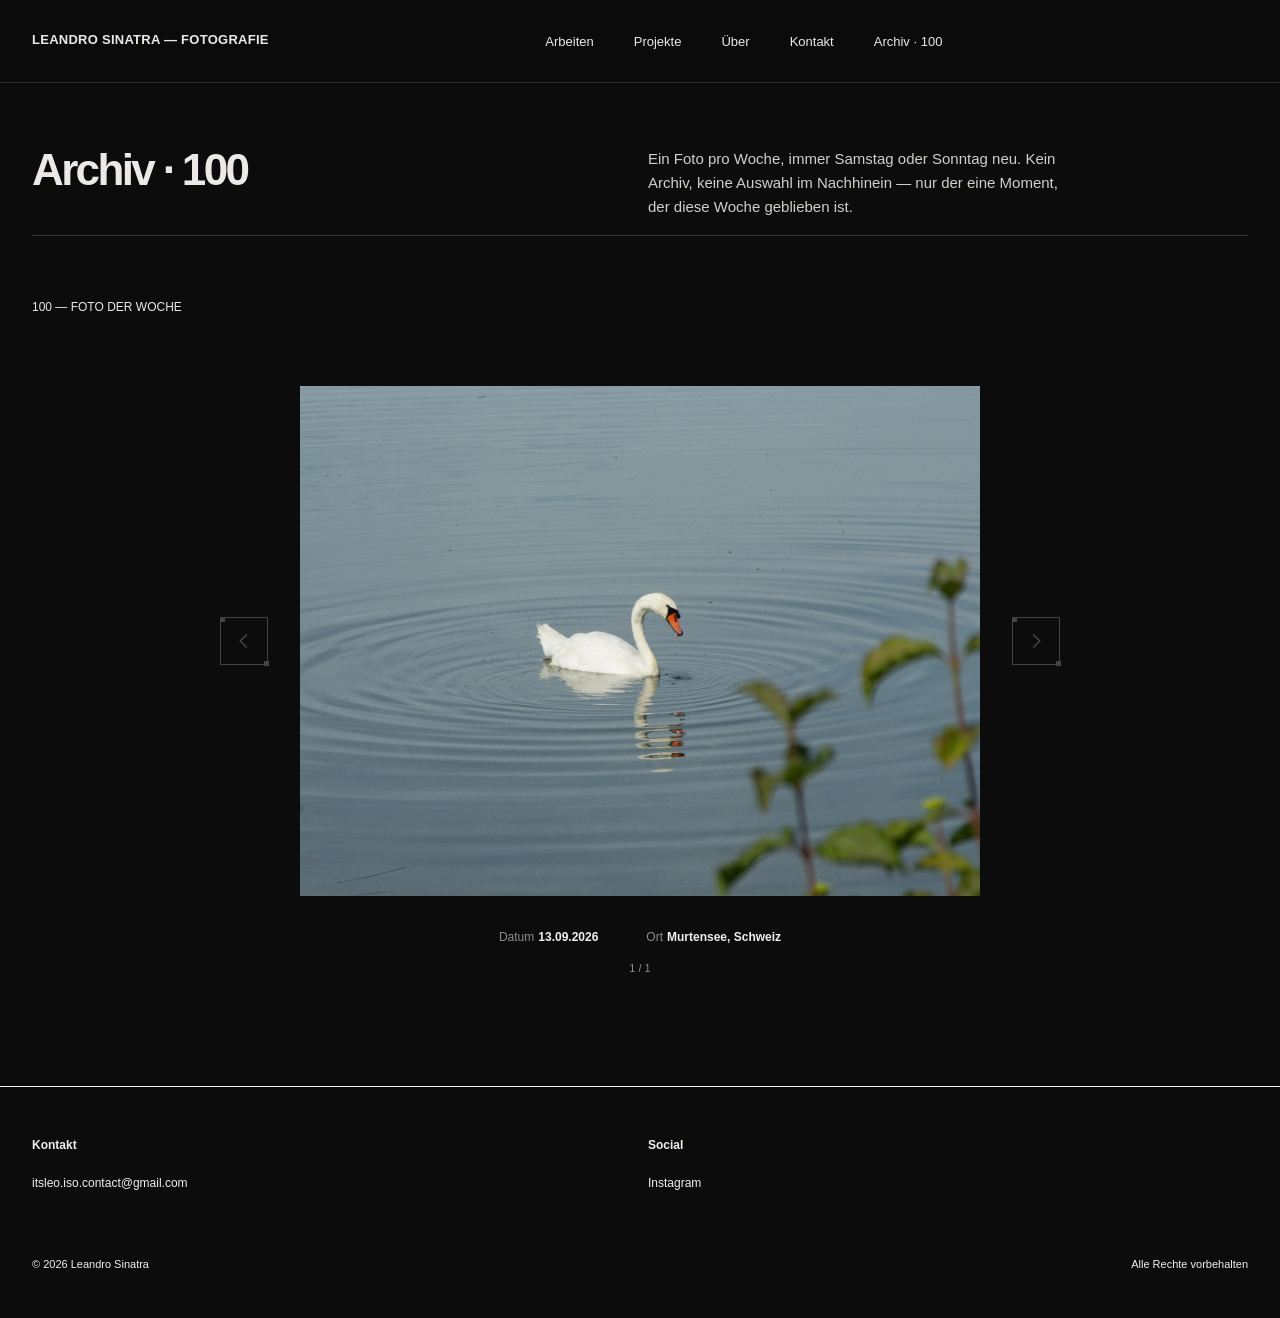
==== 100.html @ 27fa515a "Implement Swiss editorial portfolio audit recommendations" ====
<!DOCTYPE html>
<html lang="de">
<head>
<meta charset="UTF-8">
<meta name="viewport" content="width=device-width, initial-scale=1.0">
<title>100 — Leandro Sinatra Fotografie</title>
<style>
  :root {
    --black: #000000;
    --white: #FFFFFF;
    --grey: #a1a1a1;
    --unit: 8px;
  }

  * {
    margin: 0;
    padding: 0;
    box-sizing: border-box;
  }

  html {
    scroll-behavior: smooth;
  }

  body {
    background-color: var(--white);
    color: var(--black);
    font-family: 'Inter', 'Helvetica Neue', Helvetica, Arial, sans-serif;
    font-weight: 400;
    -webkit-font-smoothing: antialiased;
    position: relative;
    overflow-x: hidden;
  }

  /* ---------- GRAIN / TEXTURE OVERLAY (identisch zu index.html) ---------- */
  body::before {
    content: "";
    position: fixed;
    inset: 0;
    z-index: 9999;
    pointer-events: none;
    opacity: 0.05;
    mix-blend-mode: multiply;
    background-image: url("data:image/svg+xml;utf8,<svg xmlns='http://www.w3.org/2000/svg' width='240' height='240'><filter id='n'><feTurbulence type='fractalNoise' baseFrequency='0.9' numOctaves='2' stitchTiles='stitch'/><feColorMatrix type='matrix' values='0 0 0 0 0  0 0 0 0 0  0 0 0 0 0  0 0 0 1 0'/></filter><rect width='100%25' height='100%25' filter='url(%23n)'/></svg>");
    background-repeat: repeat;
  }

  a {
    color: inherit;
    text-decoration: none;
  }

  img {
    max-width: 100%;
    height: auto;
  }

  .grid {
    display: grid;
    grid-template-columns: repeat(12, 1fr);
    column-gap: calc(var(--unit) * 2);
    padding: 0 calc(var(--unit) * 4);
  }

  /* ---------- HEADER (1:1 aus index.html) ---------- */

  header.site-header {
    padding-top: calc(var(--unit) * 4);
    padding-bottom: calc(var(--unit) * 4);
    border-bottom: 1px solid var(--black);
    position: sticky;
    top: 0;
    background-color: var(--white);
    z-index: 100;
  }

  .site-header .name {
    grid-column: 1 / 5;
    font-size: 13px;
    font-weight: 700;
    letter-spacing: 0.02em;
  }

  nav.site-nav {
    grid-column: 6 / 13;
    display: flex;
    gap: calc(var(--unit) * 5);
    justify-content: flex-start;
    align-items: baseline;
  }

  nav.site-nav a,
  nav.site-nav label {
    font-size: 13px;
    font-weight: 400;
  }

  nav.site-nav a:hover {
    font-weight: 700;
  }

  .nav-item {
    position: relative;
  }

  .dropdown-checkbox {
    position: absolute;
    opacity: 0;
    width: 1px;
    height: 1px;
    pointer-events: none;
  }

  .nav-item .dropdown-toggle {
    cursor: pointer;
    display: inline-block;
  }

  .dropdown {
    position: absolute;
    top: 100%;
    left: 0;
    margin-top: calc(var(--unit) * 3);
    min-width: 220px;
    background-color: var(--white);
    border: 1px solid var(--black);
    padding: calc(var(--unit) * 2) 0;
    display: none;
    z-index: 10;
  }

  .dropdown-checkbox:checked ~ .dropdown {
    display: block;
  }

  .dropdown a {
    display: block;
    padding: calc(var(--unit) * 1.25) calc(var(--unit) * 3);
    font-size: 12px;
    font-weight: 400;
  }

  .dropdown a:hover,
  .dropdown a:focus-visible {
    background-color: var(--black);
    color: var(--white);
    font-weight: 400;
  }

  .dropdown-divider {
    height: 1px;
    background-color: var(--black);
    margin: calc(var(--unit) * 2) calc(var(--unit) * 3);
  }

  .dropdown .dropdown-more {
    font-weight: 700;
  }

  /* ---------- INTRO — WAS IST "100" ---------- */

  section.weekly-intro {
    padding-top: calc(var(--unit) * 8);
    padding-bottom: calc(var(--unit) * 2);
  }

  .weekly-intro h1 {
    grid-column: 1 / 6;
    font-size: clamp(28px, 4vw, 44px);
    line-height: 1.05;
    font-weight: 800;
    letter-spacing: -0.01em;
  }

  .weekly-intro-text {
    grid-column: 7 / 13;
    font-size: 15px;
    line-height: 1.6;
    max-width: 52ch;
  }

  /* ---------- SECTION LABEL (gleiche Optik wie "ARBEITEN", "ÜBER") ---------- */

  .section-label {
    grid-column: 1 / 13;
    font-size: 12px;
    padding-top: calc(var(--unit) * 8);
    padding-bottom: calc(var(--unit) * 5);
    border-top: 1px solid var(--black);
  }

  /* ---------- 100 — FOTO DER WOCHE ---------- */

  section.weekly {
    padding-bottom: calc(var(--unit) * 14);
  }

  .weekly-viewer {
    grid-column: 1 / 13;
    display: flex;
    align-items: center;
    justify-content: center;
    gap: calc(var(--unit) * 4);
    margin-top: calc(var(--unit) * 4);
  }

  .photo-frame {
    position: relative;
    width: min(680px, 62vw);
    aspect-ratio: 4 / 3;
    overflow: hidden;
    background-color: #f0f0f0;
  }

  .photo-frame img.work-item {
    width: 100%;
    height: 100%;
    object-fit: cover;
    display: block;
    opacity: 0;
    transition: opacity 0.35s ease;
  }

  .photo-frame img.loaded {
    opacity: 1;
  }

  /* ---------- RETRO-PFEILE ---------- */
  /* Bewusst der einzige "spielerische" Bruch im sonst strengen Raster —
     eckig, hart, ohne Rundung, passend zum Schwarz/Weiß-Rest der Seite. */

  .nav-arrow {
    flex: 0 0 auto;
    width: 48px;
    height: 48px;
    border: 1.5px solid var(--black);
    background: var(--white);
    color: var(--black);
    cursor: pointer;
    position: relative;
    display: flex;
    align-items: center;
    justify-content: center;
    transition: background 0.15s ease, color 0.15s ease, transform 0.1s ease;
  }

  .nav-arrow:hover:not(:disabled) {
    background: var(--black);
    color: var(--white);
  }

  .nav-arrow:active:not(:disabled) {
    transform: scale(0.92);
  }

  .nav-arrow:disabled {
    opacity: 0.25;
    cursor: default;
  }

  .nav-arrow svg {
    width: 18px;
    height: 18px;
    display: block;
  }

  .nav-arrow::before,
  .nav-arrow::after {
    content: "";
    position: absolute;
    width: 5px;
    height: 5px;
    background: var(--black);
  }
  .nav-arrow::before { top: -1.5px; left: -1.5px; }
  .nav-arrow::after { bottom: -1.5px; right: -1.5px; }
  .nav-arrow:hover:not(:disabled)::before,
  .nav-arrow:hover:not(:disabled)::after {
    background: var(--white);
  }

  /* ---------- DATUM / ORT ---------- */

  .weekly-meta {
    grid-column: 1 / 13;
    display: flex;
    justify-content: center;
    gap: calc(var(--unit) * 6);
    margin-top: calc(var(--unit) * 4);
    font-size: 12px;
    line-height: 1.5;
    text-align: center;
  }

  .weekly-meta .label {
    color: var(--grey);
  }

  .weekly-meta .value {
    color: var(--black);
    font-weight: 700;
    margin-left: calc(var(--unit) * 0.5);
  }

  .weekly-counter {
    grid-column: 1 / 13;
    margin-top: calc(var(--unit) * 2);
    text-align: center;
    font-size: 11px;
    color: var(--grey);
  }

  /* ---------- FOOTER (1:1 aus index.html) ---------- */

  footer.site-footer {
    border-top: 1px solid var(--black);
    padding-top: calc(var(--unit) * 6);
    padding-bottom: calc(var(--unit) * 6);
  }

  .footer-col {
    font-size: 12px;
    line-height: 1.8;
  }

  .footer-col-1 { grid-column: 1 / 4; }
  .footer-col-2 { grid-column: 4 / 7; }
  .footer-col-3 { grid-column: 7 / 10; }
  .footer-col-4 { grid-column: 10 / 13; }

  .footer-col h2 {
    font-size: 12px;
    font-weight: 700;
    margin-bottom: calc(var(--unit) * 2);
  }

  .footer-bottom {
    grid-column: 1 / 13;
    margin-top: calc(var(--unit) * 8);
    font-size: 11px;
    display: flex;
    justify-content: space-between;
  }

  .footer-col a {
    display: inline-block;
    position: relative;
    transition: color 0.25s ease, text-shadow 0.25s ease, transform 0.25s ease;
  }

  .footer-col a:hover,
  .footer-col a:focus-visible {
    transform: translateY(-1px);
  }

  .footer-col-1 a:hover,
  .footer-col-1 a:focus-visible {
    color: var(--black);
  }

  .footer-col-3 a:hover,
  .footer-col-3 a:focus-visible {
    background: linear-gradient(90deg, #feda75 0%, #fa7e1e 25%, #d62976 50%, #962fbf 75%, #4f5bd5 100%);
    -webkit-background-clip: text;
    background-clip: text;
    -webkit-text-fill-color: transparent;
    text-shadow: 0 0 10px rgba(214, 36, 159, 0.35);
  }

  /* ---------- ACCESSIBILITY ---------- */

  a:focus-visible,
  button:focus-visible {
    outline: 2px solid var(--black);
    outline-offset: 2px;
  }

  @media (prefers-reduced-motion: reduce) {
    html { scroll-behavior: auto; }
  }

  /* =====================================================
     RESPONSIVE — TABLET (≤ 860px)
     ===================================================== */

  @media (max-width: 860px) {
    .grid {
      grid-template-columns: repeat(4, 1fr);
      padding: 0 calc(var(--unit) * 3);
    }

    .site-header .name { grid-column: 1 / 5; }
    nav.site-nav {
      grid-column: 1 / 5;
      margin-top: calc(var(--unit) * 3);
      gap: calc(var(--unit) * 4);
      flex-wrap: wrap;
    }

    .weekly-viewer { gap: calc(var(--unit) * 2); }
    .photo-frame { width: min(480px, 68vw); }

    .weekly-intro h1 { grid-column: 1 / 5; }
    .weekly-intro-text { grid-column: 1 / 5; max-width: none; margin-top: calc(var(--unit) * 3); }

    .footer-col-1, .footer-col-2, .footer-col-3, .footer-col-4 {
      grid-column: 1 / 5;
      margin-top: calc(var(--unit) * 4);
    }
    .footer-bottom { flex-direction: column; gap: calc(var(--unit)); }
  }

  /* =====================================================
     RESPONSIVE — SMARTPHONE (≤ 600px)
     ===================================================== */

  @media (max-width: 600px) {
    .grid {
      padding: 0 calc(var(--unit) * 2.5);
    }

    header.site-header {
      padding-top: calc(var(--unit) * 3);
      padding-bottom: calc(var(--unit) * 3);
    }

    .site-header .name {
      font-size: 12px;
    }

    nav.site-nav {
      gap: calc(var(--unit) * 3);
      margin-top: calc(var(--unit) * 2.5);
    }

    nav.site-nav a,
    nav.site-nav label {
      font-size: 14px;
      padding: calc(var(--unit) * 0.5) 0;
    }

    .dropdown {
      left: auto;
      right: 0;
      min-width: 200px;
      max-width: calc(100vw - calc(var(--unit) * 5));
    }

    .section-label {
      padding-top: calc(var(--unit) * 5);
      padding-bottom: calc(var(--unit) * 3);
    }

    .weekly-viewer { gap: calc(var(--unit) * 1.5); }
    .nav-arrow { width: 38px; height: 38px; }
    .nav-arrow svg { width: 14px; height: 14px; }
    .weekly-meta { gap: calc(var(--unit) * 3); font-size: 11px; }

    section.weekly {
      padding-bottom: calc(var(--unit) * 8);
    }

    section.weekly-intro {
      padding-top: calc(var(--unit) * 5);
    }

    footer.site-footer {
      padding-top: calc(var(--unit) * 4);
      padding-bottom: calc(var(--unit) * 4);
    }

    .footer-col-1, .footer-col-2, .footer-col-3, .footer-col-4 {
      margin-top: calc(var(--unit) * 3);
    }

    .footer-bottom {
      margin-top: calc(var(--unit) * 5);
      font-size: 10px;
    }
  }

:root { color-scheme:dark; --black:#F2F0EC; --white:#0C0C0C; --grey:#8E8D8A; --accent:#C8B29B; }
body { background:#0C0C0C; color:#F2F0EC; }
header.site-header { background:rgba(12,12,12,.94); border-bottom-color:rgba(255,255,255,.15); backdrop-filter:blur(14px); }
.dropdown { background:#141414; border-color:rgba(255,255,255,.2); }
.dropdown a:hover,.dropdown a:focus-visible { background:#F2F0EC; color:#0C0C0C; }
.weekly-intro h1 { letter-spacing:-.06em; }
.weekly-intro-text { color:#D8D5CF; }
.section-label { border-color:rgba(255,255,255,.18); }
.weekly-meta .label { color:#8E8D8A; }
.weekly-meta .value { color:#F2F0EC; }
.weekly-counter { color:#8E8D8A; }
a:focus-visible,button:focus-visible,label:focus-visible { outline:2px solid #C8B29B; outline-offset:4px; }
@media(prefers-reduced-motion:reduce){*,*::before,*::after{scroll-behavior:auto!important;animation-duration:.01ms!important;transition-duration:.01ms!important;}}
</style>
</head>
<body>

<header class="site-header grid">
  <div class="name">LEANDRO SINATRA — FOTOGRAFIE</div>
  <nav class="site-nav">
    <a href="index.html#arbeiten">Arbeiten</a>
    <div class="nav-item">
      <input type="checkbox" id="projekte-toggle" class="dropdown-checkbox">
      <label for="projekte-toggle" class="dropdown-toggle">Projekte</label>
      <div class="dropdown">
        <a href="Projekte.html#projekt-01">01 Valle dei Templi</a>
        <a href="Projekte.html#projekt-02">02 Höhlen von Vallorbe</a>
        <a href="Projekte.html#projekt-03">03 Creux du Van</a>
        <div class="dropdown-divider"></div>
        <a href="Projekte.html" class="dropdown-more">Mehr ansehen →</a>
      </div>
    </div>
    <a href="index.html#ueber">Über</a>
    <a href="index.html#kontakt">Kontakt</a>
    <a href="100.html">Archiv · 100</a>
  </nav>
</header>

<section class="weekly-intro grid">
  <h1>Archiv · 100</h1>
  <div class="weekly-intro-text">
    Ein Foto pro Woche, immer Samstag oder Sonntag neu. Kein Archiv, keine Auswahl im Nachhinein — nur der eine Moment, der diese Woche geblieben ist.
  </div>
</section>

<section class="weekly" id="foto-der-woche">
  <div class="grid">
    <div class="section-label">100 — FOTO DER WOCHE</div>
  </div>

  <div class="grid">
    <div class="weekly-viewer">
      <button class="nav-arrow" id="prevBtn" aria-label="Älteres Foto">
        <svg viewBox="0 0 24 24" fill="none" stroke="currentColor" stroke-width="2">
          <path d="M15 4 L7 12 L15 20" stroke-linecap="square" stroke-linejoin="miter"/>
        </svg>
      </button>

      <div class="photo-frame">
        <img id="mainPhoto" class="work-item" src="" alt="" width="1200" height="900" decoding="async" fetchpriority="high">
      </div>

      <button class="nav-arrow" id="nextBtn" aria-label="Neueres Foto">
        <svg viewBox="0 0 24 24" fill="none" stroke="currentColor" stroke-width="2">
          <path d="M9 4 L17 12 L9 20" stroke-linecap="square" stroke-linejoin="miter"/>
        </svg>
      </button>
    </div>

    <div class="weekly-meta">
      <div><span class="label">Datum</span><span class="value" id="metaDatum"></span></div>
      <div><span class="label">Ort</span><span class="value" id="metaOrt"></span></div>
    </div>

    <div class="weekly-counter" id="metaCounter"></div>
  </div>
</section>

<footer class="site-footer" id="kontakt">
  <div class="grid">
    <div class="footer-col footer-col-1">
      <h2>Kontakt</h2>
      <a href="mailto:itsleo.iso.contact@gmail.com">itsleo.iso.contact@gmail.com</a><br>
    </div>

    <div class="footer-col footer-col-3">
      <h2>Social</h2>
      <a href="https://www.instagram.com/itsleo.iso/" target="_blank" rel="noopener noreferrer" aria-label="Instagram von Leandro Sinatra">Instagram</a>
    </div>

    <div class="footer-bottom">
      <span>© 2026 Leandro Sinatra</span>
      <span>Alle Rechte vorbehalten</span>
    </div>
  </div>
</footer>

<script>
/* ============================================================
   DATENSTRUKTUR
   Neuestes Bild steht an INDEX 0. Jeden Samstag/Sonntag einfach
   ein neues Objekt OBEN in das Array einfügen — Standardanzeige
   und Pfeil-Logik passen sich automatisch an.
   Bildpfade wie im Rest der Seite relativ zu 100.html, z.B.
   "Arbeiten/DeinBild.jpg".
   ============================================================ */
const fotos = [
  {
    bildUrl: "Arbeiten/Ganz.webp",
    datum: "13.09.2026",
    ort: "Murtensee, Schweiz"
  },

];

/* ============================================================
   STEUERUNG
   currentIndex = 0  →  neuestes Foto (Standardansicht)
   Höherer Index     →  älteres Foto
   ============================================================ */
let currentIndex = 0;

const imgEl = document.getElementById("mainPhoto");
const datumEl = document.getElementById("metaDatum");
const ortEl = document.getElementById("metaOrt");
const counterEl = document.getElementById("metaCounter");
const prevBtn = document.getElementById("prevBtn");
const nextBtn = document.getElementById("nextBtn");

function renderFoto(index) {
  const foto = fotos[index];
  if (!foto) return;

  imgEl.classList.remove("loaded");

  // Bild austauschen, ohne die Seite neu zu laden
  const preload = new Image();
  preload.decoding = "async";
  preload.src = foto.bildUrl;
  preload.onload = () => {
    imgEl.src = foto.bildUrl;
    imgEl.loading = index === 0 ? "eager" : "lazy";
    imgEl.alt = `Foto vom ${foto.datum} — ${foto.ort}`;
    requestAnimationFrame(() => imgEl.classList.add("loaded"));
  };

  datumEl.textContent = foto.datum;
  ortEl.textContent = foto.ort;
  counterEl.textContent = `${fotos.length - index} / ${fotos.length}`;

  prevBtn.disabled = index >= fotos.length - 1; // kein älteres Foto mehr
  nextBtn.disabled = index <= 0;                // schon beim neuesten Foto
}

function showPrevious() {
  if (currentIndex < fotos.length - 1) {
    currentIndex++;
    renderFoto(currentIndex);
  }
}

function showNext() {
  if (currentIndex > 0) {
    currentIndex--;
    renderFoto(currentIndex);
  }
}

prevBtn.addEventListener("click", showPrevious);
nextBtn.addEventListener("click", showNext);

document.addEventListener("keydown", (e) => {
  if (e.key === "ArrowLeft") showPrevious();
  if (e.key === "ArrowRight") showNext();
});

renderFoto(currentIndex);
</script>

</body>
</html>
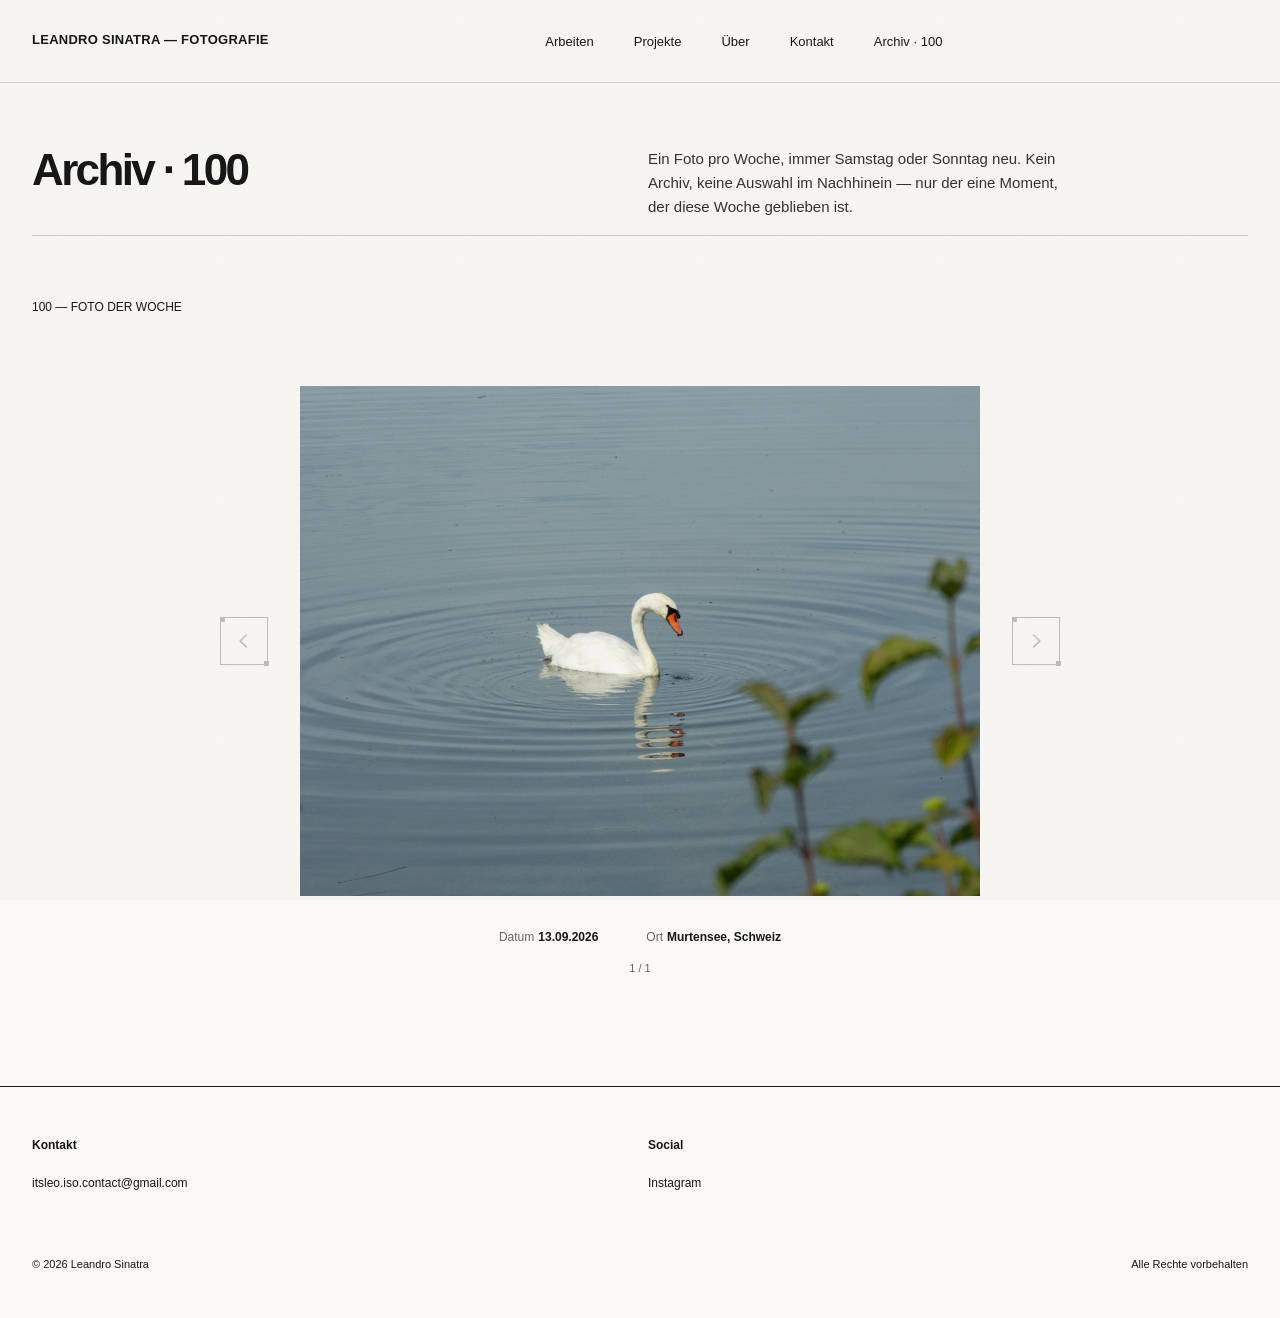
==== commit fc268150: "Add automatic light theme to weekly photo page" ====
--- a/100.html
+++ b/100.html
@@ -1,8 +1,12 @@
 <!DOCTYPE html>
 <html lang="de">
 <head>
+  <link rel="canonical" href="https://itsleoiso.ch/100.html">
 <meta charset="UTF-8">
 <meta name="viewport" content="width=device-width, initial-scale=1.0">
+<link rel="preconnect" href="https://api.fontshare.com" crossorigin>
+<link rel="preconnect" href="https://cdn.fontshare.com" crossorigin>
+<link href="https://api.fontshare.com/v2/css?f[]=switzer@400,500,600,700,800&display=swap" rel="stylesheet">
 <title>100 — Leandro Sinatra Fotografie</title>
 <style>
   :root {
@@ -25,7 +29,7 @@
   body {
     background-color: var(--white);
     color: var(--black);
-    font-family: 'Inter', 'Helvetica Neue', Helvetica, Arial, sans-serif;
+    font-family: 'Switzer', 'Helvetica Neue', Helvetica, Arial, sans-serif;
     font-weight: 400;
     -webkit-font-smoothing: antialiased;
     position: relative;
@@ -492,28 +496,95 @@
 .weekly-counter { color:#8E8D8A; }
 a:focus-visible,button:focus-visible,label:focus-visible { outline:2px solid #C8B29B; outline-offset:4px; }
 @media(prefers-reduced-motion:reduce){*,*::before,*::after{scroll-behavior:auto!important;animation-duration:.01ms!important;transition-duration:.01ms!important;}}
+
+/* ---------- AUTOMATIC LIGHT THEME ---------- */
+/* Match the homepage's system-preference theme on the weekly photo page. */
+@media (prefers-color-scheme: light) {
+  :root {
+    color-scheme: light;
+    --black: #171717;
+    --white: #FAF9F6;
+    --grey: #66645F;
+    --accent: #72583F;
+  }
+
+  body {
+    background: var(--white);
+    color: var(--black);
+  }
+
+  body::before {
+    opacity: .035;
+    mix-blend-mode: multiply;
+  }
+
+  header.site-header {
+    background: rgba(250, 249, 246, .94);
+    border-bottom-color: rgba(0, 0, 0, .14);
+  }
+
+  .dropdown {
+    background: #FAF9F6;
+    border-color: rgba(0, 0, 0, .18);
+  }
+
+  .dropdown-divider {
+    background: rgba(0, 0, 0, .18);
+  }
+
+  .dropdown a:hover,
+  .dropdown a:focus-visible {
+    background: #171717;
+    color: #FAF9F6;
+  }
+
+  .weekly-intro-text {
+    color: #34332F;
+  }
+
+  .section-label {
+    border-color: rgba(0, 0, 0, .18);
+  }
+
+  .weekly-meta .label,
+  .weekly-counter {
+    color: #66645F;
+  }
+
+  .weekly-meta .value {
+    color: #171717;
+  }
+
+  a:focus-visible,
+  button:focus-visible,
+  label:focus-visible {
+    outline: 2px solid #72583F;
+    outline-offset: 4px;
+  }
+}
+
 </style>
 </head>
 <body>
 
 <header class="site-header grid">
   <div class="name">LEANDRO SINATRA — FOTOGRAFIE</div>
-  <nav class="site-nav">
-    <a href="index.html#arbeiten">Arbeiten</a>
+  <nav class="site-nav" aria-label="Hauptnavigation">
+    <a href="index.html#home">Arbeiten</a>
     <div class="nav-item">
       <input type="checkbox" id="projekte-toggle" class="dropdown-checkbox">
       <label for="projekte-toggle" class="dropdown-toggle">Projekte</label>
       <div class="dropdown">
-        <a href="Projekte.html#projekt-01">01 Valle dei Templi</a>
-        <a href="Projekte.html#projekt-02">02 Höhlen von Vallorbe</a>
-        <a href="Projekte.html#projekt-03">03 Creux du Van</a>
+        <a href="projekte.html#projekt-01">01 Valle dei Templi</a>
+        <a href="projekte.html#projekt-02">02 Höhlen von Vallorbe</a>
+        <a href="projekte.html#projekt-03">03 Creux du Van</a>
         <div class="dropdown-divider"></div>
-        <a href="Projekte.html" class="dropdown-more">Mehr ansehen →</a>
+        <a href="projekte.html" class="dropdown-more">Mehr ansehen →</a>
       </div>
     </div>
     <a href="index.html#ueber">Über</a>
     <a href="index.html#kontakt">Kontakt</a>
-    <a href="100.html">Archiv · 100</a>
+    <a href="100.html" aria-current="page">Archiv · 100</a>
   </nav>
 </header>
 
@@ -587,7 +658,7 @@
    ============================================================ */
 const fotos = [
   {
-    bildUrl: "Arbeiten/Ganz.webp",
+    bildUrl: "Arbeiten/murtensee-weekly-photo.webp",
     datum: "13.09.2026",
     ort: "Murtensee, Schweiz"
   },
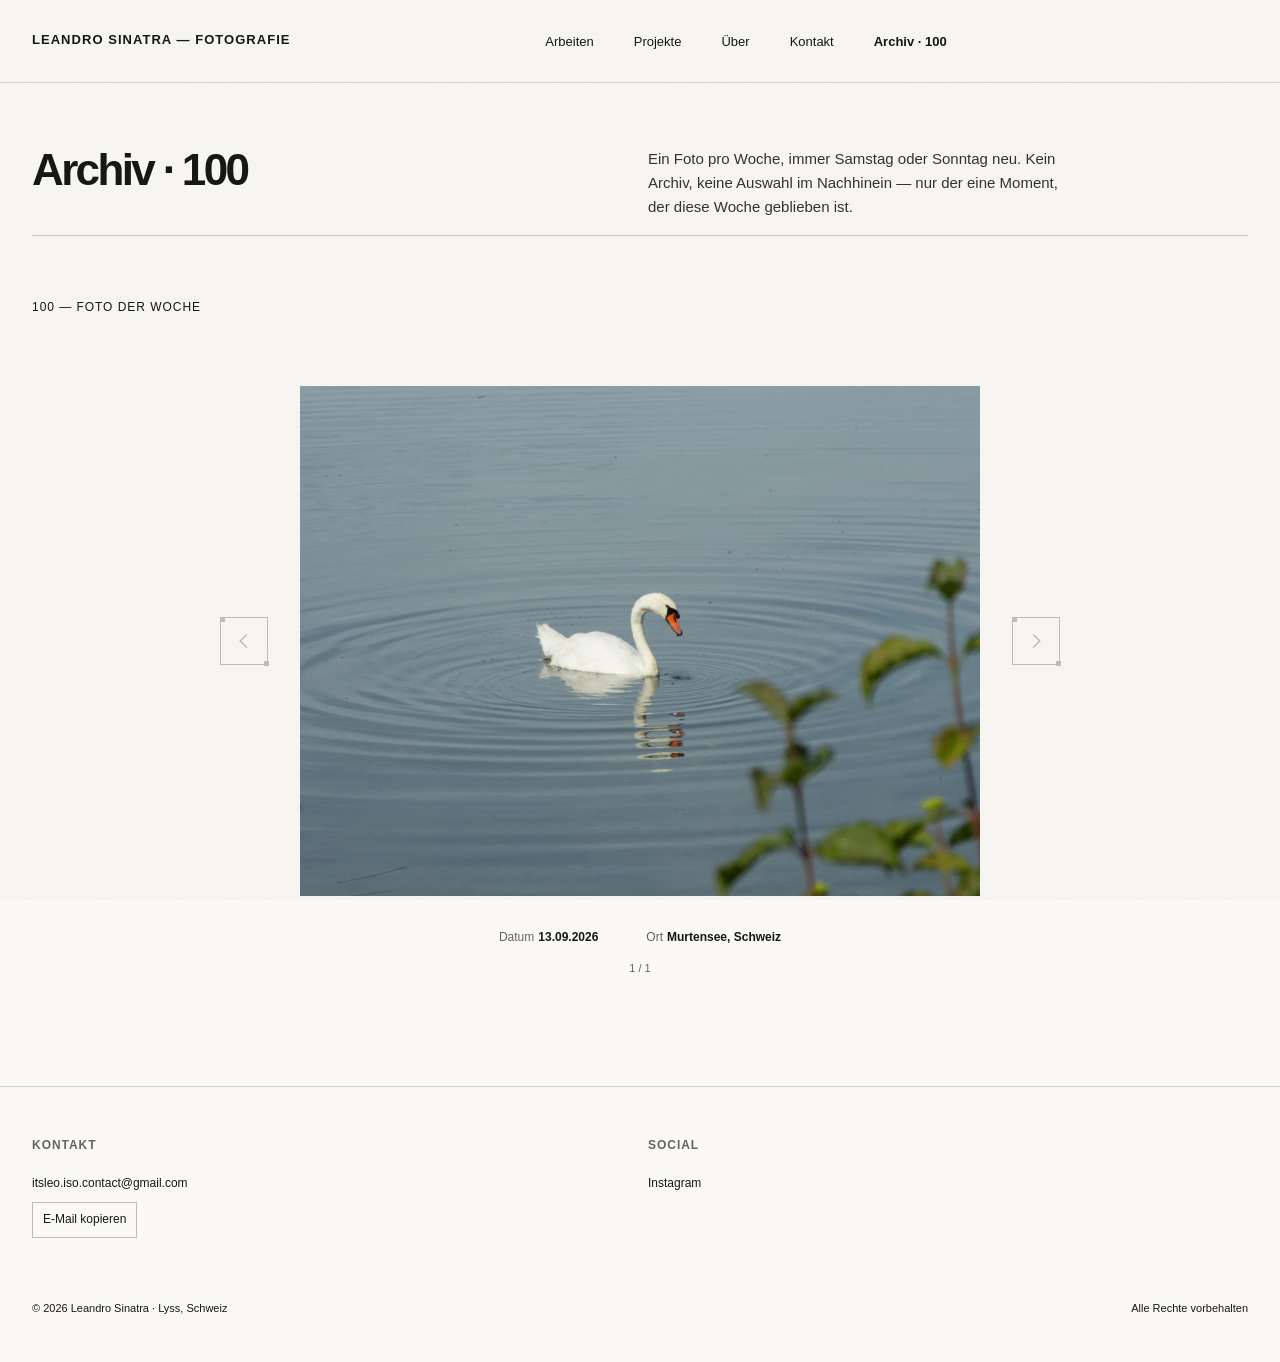
==== commit 735396c0: "Consolidate styles/scripts, optimize images, and fix HTML/a11y bugs" ====
--- a/100.html
+++ b/100.html
@@ -1,583 +1,35 @@
 <!DOCTYPE html>
 <html lang="de">
 <head>
+  <meta charset="UTF-8">
+  <meta name="viewport" content="width=device-width, initial-scale=1.0">
   <link rel="canonical" href="https://itsleoiso.ch/100.html">
-<meta charset="UTF-8">
-<meta name="viewport" content="width=device-width, initial-scale=1.0">
-<link rel="preconnect" href="https://api.fontshare.com" crossorigin>
-<link rel="preconnect" href="https://cdn.fontshare.com" crossorigin>
-<link href="https://api.fontshare.com/v2/css?f[]=switzer@400,500,600,700,800&display=swap" rel="stylesheet">
-<title>100 — Leandro Sinatra Fotografie</title>
-<style>
-  :root {
-    --black: #000000;
-    --white: #FFFFFF;
-    --grey: #a1a1a1;
-    --unit: 8px;
-  }
-
-  * {
-    margin: 0;
-    padding: 0;
-    box-sizing: border-box;
-  }
-
-  html {
-    scroll-behavior: smooth;
-  }
-
-  body {
-    background-color: var(--white);
-    color: var(--black);
-    font-family: 'Switzer', 'Helvetica Neue', Helvetica, Arial, sans-serif;
-    font-weight: 400;
-    -webkit-font-smoothing: antialiased;
-    position: relative;
-    overflow-x: hidden;
-  }
-
-  /* ---------- GRAIN / TEXTURE OVERLAY (identisch zu index.html) ---------- */
-  body::before {
-    content: "";
-    position: fixed;
-    inset: 0;
-    z-index: 9999;
-    pointer-events: none;
-    opacity: 0.05;
-    mix-blend-mode: multiply;
-    background-image: url("data:image/svg+xml;utf8,<svg xmlns='http://www.w3.org/2000/svg' width='240' height='240'><filter id='n'><feTurbulence type='fractalNoise' baseFrequency='0.9' numOctaves='2' stitchTiles='stitch'/><feColorMatrix type='matrix' values='0 0 0 0 0  0 0 0 0 0  0 0 0 0 0  0 0 0 1 0'/></filter><rect width='100%25' height='100%25' filter='url(%23n)'/></svg>");
-    background-repeat: repeat;
-  }
-
-  a {
-    color: inherit;
-    text-decoration: none;
-  }
-
-  img {
-    max-width: 100%;
-    height: auto;
-  }
-
-  .grid {
-    display: grid;
-    grid-template-columns: repeat(12, 1fr);
-    column-gap: calc(var(--unit) * 2);
-    padding: 0 calc(var(--unit) * 4);
-  }
-
-  /* ---------- HEADER (1:1 aus index.html) ---------- */
-
-  header.site-header {
-    padding-top: calc(var(--unit) * 4);
-    padding-bottom: calc(var(--unit) * 4);
-    border-bottom: 1px solid var(--black);
-    position: sticky;
-    top: 0;
-    background-color: var(--white);
-    z-index: 100;
-  }
-
-  .site-header .name {
-    grid-column: 1 / 5;
-    font-size: 13px;
-    font-weight: 700;
-    letter-spacing: 0.02em;
-  }
-
-  nav.site-nav {
-    grid-column: 6 / 13;
-    display: flex;
-    gap: calc(var(--unit) * 5);
-    justify-content: flex-start;
-    align-items: baseline;
-  }
-
-  nav.site-nav a,
-  nav.site-nav label {
-    font-size: 13px;
-    font-weight: 400;
-  }
-
-  nav.site-nav a:hover {
-    font-weight: 700;
-  }
-
-  .nav-item {
-    position: relative;
-  }
-
-  .dropdown-checkbox {
-    position: absolute;
-    opacity: 0;
-    width: 1px;
-    height: 1px;
-    pointer-events: none;
-  }
-
-  .nav-item .dropdown-toggle {
-    cursor: pointer;
-    display: inline-block;
-  }
-
-  .dropdown {
-    position: absolute;
-    top: 100%;
-    left: 0;
-    margin-top: calc(var(--unit) * 3);
-    min-width: 220px;
-    background-color: var(--white);
-    border: 1px solid var(--black);
-    padding: calc(var(--unit) * 2) 0;
-    display: none;
-    z-index: 10;
-  }
-
-  .dropdown-checkbox:checked ~ .dropdown {
-    display: block;
-  }
-
-  .dropdown a {
-    display: block;
-    padding: calc(var(--unit) * 1.25) calc(var(--unit) * 3);
-    font-size: 12px;
-    font-weight: 400;
-  }
-
-  .dropdown a:hover,
-  .dropdown a:focus-visible {
-    background-color: var(--black);
-    color: var(--white);
-    font-weight: 400;
-  }
-
-  .dropdown-divider {
-    height: 1px;
-    background-color: var(--black);
-    margin: calc(var(--unit) * 2) calc(var(--unit) * 3);
-  }
-
-  .dropdown .dropdown-more {
-    font-weight: 700;
-  }
-
-  /* ---------- INTRO — WAS IST "100" ---------- */
-
-  section.weekly-intro {
-    padding-top: calc(var(--unit) * 8);
-    padding-bottom: calc(var(--unit) * 2);
-  }
-
-  .weekly-intro h1 {
-    grid-column: 1 / 6;
-    font-size: clamp(28px, 4vw, 44px);
-    line-height: 1.05;
-    font-weight: 800;
-    letter-spacing: -0.01em;
-  }
-
-  .weekly-intro-text {
-    grid-column: 7 / 13;
-    font-size: 15px;
-    line-height: 1.6;
-    max-width: 52ch;
-  }
-
-  /* ---------- SECTION LABEL (gleiche Optik wie "ARBEITEN", "ÜBER") ---------- */
-
-  .section-label {
-    grid-column: 1 / 13;
-    font-size: 12px;
-    padding-top: calc(var(--unit) * 8);
-    padding-bottom: calc(var(--unit) * 5);
-    border-top: 1px solid var(--black);
-  }
-
-  /* ---------- 100 — FOTO DER WOCHE ---------- */
-
-  section.weekly {
-    padding-bottom: calc(var(--unit) * 14);
-  }
-
-  .weekly-viewer {
-    grid-column: 1 / 13;
-    display: flex;
-    align-items: center;
-    justify-content: center;
-    gap: calc(var(--unit) * 4);
-    margin-top: calc(var(--unit) * 4);
-  }
-
-  .photo-frame {
-    position: relative;
-    width: min(680px, 62vw);
-    aspect-ratio: 4 / 3;
-    overflow: hidden;
-    background-color: #f0f0f0;
-  }
-
-  .photo-frame img.work-item {
-    width: 100%;
-    height: 100%;
-    object-fit: cover;
-    display: block;
-    opacity: 0;
-    transition: opacity 0.35s ease;
-  }
-
-  .photo-frame img.loaded {
-    opacity: 1;
-  }
-
-  /* ---------- RETRO-PFEILE ---------- */
-  /* Bewusst der einzige "spielerische" Bruch im sonst strengen Raster —
-     eckig, hart, ohne Rundung, passend zum Schwarz/Weiß-Rest der Seite. */
-
-  .nav-arrow {
-    flex: 0 0 auto;
-    width: 48px;
-    height: 48px;
-    border: 1.5px solid var(--black);
-    background: var(--white);
-    color: var(--black);
-    cursor: pointer;
-    position: relative;
-    display: flex;
-    align-items: center;
-    justify-content: center;
-    transition: background 0.15s ease, color 0.15s ease, transform 0.1s ease;
-  }
-
-  .nav-arrow:hover:not(:disabled) {
-    background: var(--black);
-    color: var(--white);
-  }
-
-  .nav-arrow:active:not(:disabled) {
-    transform: scale(0.92);
-  }
-
-  .nav-arrow:disabled {
-    opacity: 0.25;
-    cursor: default;
-  }
-
-  .nav-arrow svg {
-    width: 18px;
-    height: 18px;
-    display: block;
-  }
-
-  .nav-arrow::before,
-  .nav-arrow::after {
-    content: "";
-    position: absolute;
-    width: 5px;
-    height: 5px;
-    background: var(--black);
-  }
-  .nav-arrow::before { top: -1.5px; left: -1.5px; }
-  .nav-arrow::after { bottom: -1.5px; right: -1.5px; }
-  .nav-arrow:hover:not(:disabled)::before,
-  .nav-arrow:hover:not(:disabled)::after {
-    background: var(--white);
-  }
-
-  /* ---------- DATUM / ORT ---------- */
-
-  .weekly-meta {
-    grid-column: 1 / 13;
-    display: flex;
-    justify-content: center;
-    gap: calc(var(--unit) * 6);
-    margin-top: calc(var(--unit) * 4);
-    font-size: 12px;
-    line-height: 1.5;
-    text-align: center;
-  }
-
-  .weekly-meta .label {
-    color: var(--grey);
-  }
-
-  .weekly-meta .value {
-    color: var(--black);
-    font-weight: 700;
-    margin-left: calc(var(--unit) * 0.5);
-  }
-
-  .weekly-counter {
-    grid-column: 1 / 13;
-    margin-top: calc(var(--unit) * 2);
-    text-align: center;
-    font-size: 11px;
-    color: var(--grey);
-  }
-
-  /* ---------- FOOTER (1:1 aus index.html) ---------- */
-
-  footer.site-footer {
-    border-top: 1px solid var(--black);
-    padding-top: calc(var(--unit) * 6);
-    padding-bottom: calc(var(--unit) * 6);
-  }
-
-  .footer-col {
-    font-size: 12px;
-    line-height: 1.8;
-  }
-
-  .footer-col-1 { grid-column: 1 / 4; }
-  .footer-col-2 { grid-column: 4 / 7; }
-  .footer-col-3 { grid-column: 7 / 10; }
-  .footer-col-4 { grid-column: 10 / 13; }
-
-  .footer-col h2 {
-    font-size: 12px;
-    font-weight: 700;
-    margin-bottom: calc(var(--unit) * 2);
-  }
-
-  .footer-bottom {
-    grid-column: 1 / 13;
-    margin-top: calc(var(--unit) * 8);
-    font-size: 11px;
-    display: flex;
-    justify-content: space-between;
-  }
-
-  .footer-col a {
-    display: inline-block;
-    position: relative;
-    transition: color 0.25s ease, text-shadow 0.25s ease, transform 0.25s ease;
-  }
-
-  .footer-col a:hover,
-  .footer-col a:focus-visible {
-    transform: translateY(-1px);
-  }
-
-  .footer-col-1 a:hover,
-  .footer-col-1 a:focus-visible {
-    color: var(--black);
-  }
-
-  .footer-col-3 a:hover,
-  .footer-col-3 a:focus-visible {
-    background: linear-gradient(90deg, #feda75 0%, #fa7e1e 25%, #d62976 50%, #962fbf 75%, #4f5bd5 100%);
-    -webkit-background-clip: text;
-    background-clip: text;
-    -webkit-text-fill-color: transparent;
-    text-shadow: 0 0 10px rgba(214, 36, 159, 0.35);
-  }
-
-  /* ---------- ACCESSIBILITY ---------- */
-
-  a:focus-visible,
-  button:focus-visible {
-    outline: 2px solid var(--black);
-    outline-offset: 2px;
-  }
-
-  @media (prefers-reduced-motion: reduce) {
-    html { scroll-behavior: auto; }
-  }
-
-  /* =====================================================
-     RESPONSIVE — TABLET (≤ 860px)
-     ===================================================== */
-
-  @media (max-width: 860px) {
-    .grid {
-      grid-template-columns: repeat(4, 1fr);
-      padding: 0 calc(var(--unit) * 3);
-    }
-
-    .site-header .name { grid-column: 1 / 5; }
-    nav.site-nav {
-      grid-column: 1 / 5;
-      margin-top: calc(var(--unit) * 3);
-      gap: calc(var(--unit) * 4);
-      flex-wrap: wrap;
-    }
-
-    .weekly-viewer { gap: calc(var(--unit) * 2); }
-    .photo-frame { width: min(480px, 68vw); }
-
-    .weekly-intro h1 { grid-column: 1 / 5; }
-    .weekly-intro-text { grid-column: 1 / 5; max-width: none; margin-top: calc(var(--unit) * 3); }
-
-    .footer-col-1, .footer-col-2, .footer-col-3, .footer-col-4 {
-      grid-column: 1 / 5;
-      margin-top: calc(var(--unit) * 4);
-    }
-    .footer-bottom { flex-direction: column; gap: calc(var(--unit)); }
-  }
-
-  /* =====================================================
-     RESPONSIVE — SMARTPHONE (≤ 600px)
-     ===================================================== */
-
-  @media (max-width: 600px) {
-    .grid {
-      padding: 0 calc(var(--unit) * 2.5);
-    }
-
-    header.site-header {
-      padding-top: calc(var(--unit) * 3);
-      padding-bottom: calc(var(--unit) * 3);
-    }
-
-    .site-header .name {
-      font-size: 12px;
-    }
-
-    nav.site-nav {
-      gap: calc(var(--unit) * 3);
-      margin-top: calc(var(--unit) * 2.5);
-    }
-
-    nav.site-nav a,
-    nav.site-nav label {
-      font-size: 14px;
-      padding: calc(var(--unit) * 0.5) 0;
-    }
-
-    .dropdown {
-      left: auto;
-      right: 0;
-      min-width: 200px;
-      max-width: calc(100vw - calc(var(--unit) * 5));
-    }
-
-    .section-label {
-      padding-top: calc(var(--unit) * 5);
-      padding-bottom: calc(var(--unit) * 3);
-    }
-
-    .weekly-viewer { gap: calc(var(--unit) * 1.5); }
-    .nav-arrow { width: 38px; height: 38px; }
-    .nav-arrow svg { width: 14px; height: 14px; }
-    .weekly-meta { gap: calc(var(--unit) * 3); font-size: 11px; }
-
-    section.weekly {
-      padding-bottom: calc(var(--unit) * 8);
-    }
-
-    section.weekly-intro {
-      padding-top: calc(var(--unit) * 5);
-    }
-
-    footer.site-footer {
-      padding-top: calc(var(--unit) * 4);
-      padding-bottom: calc(var(--unit) * 4);
-    }
-
-    .footer-col-1, .footer-col-2, .footer-col-3, .footer-col-4 {
-      margin-top: calc(var(--unit) * 3);
-    }
-
-    .footer-bottom {
-      margin-top: calc(var(--unit) * 5);
-      font-size: 10px;
-    }
-  }
-
-:root { color-scheme:dark; --black:#F2F0EC; --white:#0C0C0C; --grey:#8E8D8A; --accent:#C8B29B; }
-body { background:#0C0C0C; color:#F2F0EC; }
-header.site-header { background:rgba(12,12,12,.94); border-bottom-color:rgba(255,255,255,.15); backdrop-filter:blur(14px); }
-.dropdown { background:#141414; border-color:rgba(255,255,255,.2); }
-.dropdown a:hover,.dropdown a:focus-visible { background:#F2F0EC; color:#0C0C0C; }
-.weekly-intro h1 { letter-spacing:-.06em; }
-.weekly-intro-text { color:#D8D5CF; }
-.section-label { border-color:rgba(255,255,255,.18); }
-.weekly-meta .label { color:#8E8D8A; }
-.weekly-meta .value { color:#F2F0EC; }
-.weekly-counter { color:#8E8D8A; }
-a:focus-visible,button:focus-visible,label:focus-visible { outline:2px solid #C8B29B; outline-offset:4px; }
-@media(prefers-reduced-motion:reduce){*,*::before,*::after{scroll-behavior:auto!important;animation-duration:.01ms!important;transition-duration:.01ms!important;}}
-
-/* ---------- AUTOMATIC LIGHT THEME ---------- */
-/* Match the homepage's system-preference theme on the weekly photo page. */
-@media (prefers-color-scheme: light) {
-  :root {
-    color-scheme: light;
-    --black: #171717;
-    --white: #FAF9F6;
-    --grey: #66645F;
-    --accent: #72583F;
-  }
-
-  body {
-    background: var(--white);
-    color: var(--black);
-  }
-
-  body::before {
-    opacity: .035;
-    mix-blend-mode: multiply;
-  }
-
-  header.site-header {
-    background: rgba(250, 249, 246, .94);
-    border-bottom-color: rgba(0, 0, 0, .14);
-  }
-
-  .dropdown {
-    background: #FAF9F6;
-    border-color: rgba(0, 0, 0, .18);
-  }
-
-  .dropdown-divider {
-    background: rgba(0, 0, 0, .18);
-  }
-
-  .dropdown a:hover,
-  .dropdown a:focus-visible {
-    background: #171717;
-    color: #FAF9F6;
-  }
-
-  .weekly-intro-text {
-    color: #34332F;
-  }
-
-  .section-label {
-    border-color: rgba(0, 0, 0, .18);
-  }
-
-  .weekly-meta .label,
-  .weekly-counter {
-    color: #66645F;
-  }
-
-  .weekly-meta .value {
-    color: #171717;
-  }
-
-  a:focus-visible,
-  button:focus-visible,
-  label:focus-visible {
-    outline: 2px solid #72583F;
-    outline-offset: 4px;
-  }
-}
-
-</style>
+  <link rel="icon" type="image/svg+xml" href="favicon.svg">
+  <link rel="preconnect" href="https://api.fontshare.com" crossorigin>
+  <link rel="preconnect" href="https://cdn.fontshare.com" crossorigin>
+  <link href="https://api.fontshare.com/v2/css?f[]=switzer@400,500,600,700,800&display=swap" rel="stylesheet">
+  <meta name="description" content="Archiv · 100 — Ein Foto pro Woche von Leandro Sinatra. Immer am Wochenende neu, beobachtet in der Schweiz und unterwegs.">
+  <meta property="og:title" content="Archiv · 100 — Leandro Sinatra Fotografie">
+  <meta property="og:description" content="Ein Foto pro Woche, immer Samstag oder Sonntag neu — der eine Moment, der diese Woche geblieben ist.">
+  <meta property="og:type" content="website">
+  <meta property="og:url" content="https://itsleoiso.ch/100.html">
+  <meta property="og:image" content="https://itsleoiso.ch/Arbeiten/murtensee-weekly-photo.webp">
+  <title>100 — Leandro Sinatra Fotografie</title>
+  <link rel="stylesheet" href="styles.css">
 </head>
 <body>
 
 <header class="site-header grid">
-  <div class="name">LEANDRO SINATRA — FOTOGRAFIE</div>
+  <a href="index.html" class="name">LEANDRO SINATRA — FOTOGRAFIE</a>
   <nav class="site-nav" aria-label="Hauptnavigation">
     <a href="index.html#home">Arbeiten</a>
-    <div class="nav-item">
-      <input type="checkbox" id="projekte-toggle" class="dropdown-checkbox">
-      <label for="projekte-toggle" class="dropdown-toggle">Projekte</label>
-      <div class="dropdown">
+    <div class="nav-item" data-dropdown>
+      <button type="button" class="dropdown-toggle" aria-expanded="false" aria-haspopup="true" aria-controls="projekte-dropdown">Projekte</button>
+      <div class="dropdown" id="projekte-dropdown">
         <a href="projekte.html#projekt-01">01 Valle dei Templi</a>
         <a href="projekte.html#projekt-02">02 Höhlen von Vallorbe</a>
         <a href="projekte.html#projekt-03">03 Creux du Van</a>
+        <a href="projekte.html#projekt-04">04 La Sauge</a>
         <div class="dropdown-divider"></div>
         <a href="projekte.html" class="dropdown-more">Mehr ansehen →</a>
       </div>
@@ -588,51 +40,54 @@
   </nav>
 </header>
 
-<section class="weekly-intro grid">
-  <h1>Archiv · 100</h1>
-  <div class="weekly-intro-text">
-    Ein Foto pro Woche, immer Samstag oder Sonntag neu. Kein Archiv, keine Auswahl im Nachhinein — nur der eine Moment, der diese Woche geblieben ist.
-  </div>
-</section>
+<main>
+  <section class="weekly-intro grid">
+    <h1>Archiv · 100</h1>
+    <div class="weekly-intro-text">
+      Ein Foto pro Woche, immer Samstag oder Sonntag neu. Kein Archiv, keine Auswahl im Nachhinein — nur der eine Moment, der diese Woche geblieben ist.
+    </div>
+  </section>
 
-<section class="weekly" id="foto-der-woche">
-  <div class="grid">
-    <div class="section-label">100 — FOTO DER WOCHE</div>
-  </div>
+  <section class="weekly" id="foto-der-woche">
+    <div class="grid">
+      <div class="section-label">100 — FOTO DER WOCHE</div>
+    </div>
 
-  <div class="grid">
-    <div class="weekly-viewer">
-      <button class="nav-arrow" id="prevBtn" aria-label="Älteres Foto">
-        <svg viewBox="0 0 24 24" fill="none" stroke="currentColor" stroke-width="2">
-          <path d="M15 4 L7 12 L15 20" stroke-linecap="square" stroke-linejoin="miter"/>
-        </svg>
-      </button>
+    <div class="grid">
+      <div class="weekly-viewer">
+        <button class="nav-arrow" id="prevBtn" type="button" aria-label="Älteres Foto" disabled>
+          <svg viewBox="0 0 24 24" fill="none" stroke="currentColor" stroke-width="2" aria-hidden="true">
+            <path d="M15 4 L7 12 L15 20" stroke-linecap="square" stroke-linejoin="miter"/>
+          </svg>
+        </button>
 
-      <div class="photo-frame">
-        <img id="mainPhoto" class="work-item" src="" alt="" width="1200" height="900" decoding="async" fetchpriority="high">
+        <div class="photo-frame">
+          <img id="mainPhoto" class="work-item" src="Arbeiten/murtensee-weekly-photo.webp" alt="Foto vom 13.09.2026 — Murtensee, Schweiz" width="2200" height="1467" loading="eager" decoding="async" fetchpriority="high">
+        </div>
+
+        <button class="nav-arrow" id="nextBtn" type="button" aria-label="Neueres Foto" disabled>
+          <svg viewBox="0 0 24 24" fill="none" stroke="currentColor" stroke-width="2" aria-hidden="true">
+            <path d="M9 4 L17 12 L9 20" stroke-linecap="square" stroke-linejoin="miter"/>
+          </svg>
+        </button>
       </div>
 
-      <button class="nav-arrow" id="nextBtn" aria-label="Neueres Foto">
-        <svg viewBox="0 0 24 24" fill="none" stroke="currentColor" stroke-width="2">
-          <path d="M9 4 L17 12 L9 20" stroke-linecap="square" stroke-linejoin="miter"/>
-        </svg>
-      </button>
+      <div class="weekly-meta">
+        <div><span class="label">Datum</span><span class="value" id="metaDatum">13.09.2026</span></div>
+        <div><span class="label">Ort</span><span class="value" id="metaOrt">Murtensee, Schweiz</span></div>
+      </div>
+
+      <div class="weekly-counter" id="metaCounter">1 / 1</div>
     </div>
-
-    <div class="weekly-meta">
-      <div><span class="label">Datum</span><span class="value" id="metaDatum"></span></div>
-      <div><span class="label">Ort</span><span class="value" id="metaOrt"></span></div>
-    </div>
-
-    <div class="weekly-counter" id="metaCounter"></div>
-  </div>
-</section>
+  </section>
+</main>
 
 <footer class="site-footer" id="kontakt">
   <div class="grid">
     <div class="footer-col footer-col-1">
       <h2>Kontakt</h2>
       <a href="mailto:itsleo.iso.contact@gmail.com">itsleo.iso.contact@gmail.com</a><br>
+      <button class="copy-email" type="button" data-copy-email="itsleo.iso.contact@gmail.com">E-Mail kopieren</button><span class="copy-status" aria-live="polite"></span>
     </div>
 
     <div class="footer-col footer-col-3">
@@ -641,28 +96,27 @@
     </div>
 
     <div class="footer-bottom">
-      <span>© 2026 Leandro Sinatra</span>
+      <span>© 2026 Leandro Sinatra · Lyss, Schweiz</span>
       <span>Alle Rechte vorbehalten</span>
     </div>
   </div>
 </footer>
 
+<script src="site.js"></script>
 <script>
 /* ============================================================
    DATENSTRUKTUR
    Neuestes Bild steht an INDEX 0. Jeden Samstag/Sonntag einfach
    ein neues Objekt OBEN in das Array einfügen — Standardanzeige
    und Pfeil-Logik passen sich automatisch an.
-   Bildpfade wie im Rest der Seite relativ zu 100.html, z.B.
-   "Arbeiten/DeinBild.jpg".
+   Bildpfade relativ zu 100.html, z. B. "Arbeiten/mein-foto.webp".
    ============================================================ */
 const fotos = [
   {
     bildUrl: "Arbeiten/murtensee-weekly-photo.webp",
     datum: "13.09.2026",
     ort: "Murtensee, Schweiz"
-  },
-
+  }
 ];
 
 /* ============================================================
@@ -679,29 +133,37 @@
 const prevBtn = document.getElementById("prevBtn");
 const nextBtn = document.getElementById("nextBtn");
 
-function renderFoto(index) {
+function renderFoto(index, isInitial = false) {
   const foto = fotos[index];
   if (!foto) return;
-
-  imgEl.classList.remove("loaded");
-
-  // Bild austauschen, ohne die Seite neu zu laden
-  const preload = new Image();
-  preload.decoding = "async";
-  preload.src = foto.bildUrl;
-  preload.onload = () => {
-    imgEl.src = foto.bildUrl;
-    imgEl.loading = index === 0 ? "eager" : "lazy";
-    imgEl.alt = `Foto vom ${foto.datum} — ${foto.ort}`;
-    requestAnimationFrame(() => imgEl.classList.add("loaded"));
-  };
 
   datumEl.textContent = foto.datum;
   ortEl.textContent = foto.ort;
   counterEl.textContent = `${fotos.length - index} / ${fotos.length}`;
 
-  prevBtn.disabled = index >= fotos.length - 1; // kein älteres Foto mehr
-  nextBtn.disabled = index <= 0;                // schon beim neuesten Foto
+  prevBtn.disabled = index >= fotos.length - 1;
+  nextBtn.disabled = index <= 0;
+
+  if (isInitial && imgEl.getAttribute("src") === foto.bildUrl) {
+    imgEl.alt = `Foto vom ${foto.datum} — ${foto.ort}`;
+    return;
+  }
+
+  imgEl.classList.add("is-loading");
+
+  const preload = new Image();
+  preload.decoding = "async";
+  preload.onload = () => {
+    imgEl.src = foto.bildUrl;
+    imgEl.loading = index === 0 ? "eager" : "lazy";
+    imgEl.alt = `Foto vom ${foto.datum} — ${foto.ort}`;
+    requestAnimationFrame(() => imgEl.classList.remove("is-loading"));
+  };
+  preload.onerror = () => {
+    imgEl.alt = `Bild konnte nicht geladen werden (${foto.datum} — ${foto.ort})`;
+    imgEl.classList.remove("is-loading");
+  };
+  preload.src = foto.bildUrl;
 }
 
 function showPrevious() {
@@ -726,8 +188,7 @@
   if (e.key === "ArrowRight") showNext();
 });
 
-renderFoto(currentIndex);
+renderFoto(currentIndex, true);
 </script>
-
 </body>
 </html>
--- a/styles.css
+++ b/styles.css
@@ -0,0 +1,1217 @@
+:root {
+  color-scheme: dark light;
+  --bg: #0C0C0C;
+  --fg: #F2F0EC;
+  --muted: #8E8D8A;
+  --body-copy: #D8D5CF;
+  --panel: #141414;
+  --accent: #C8B29B;
+  --header-bg: rgba(12, 12, 12, 0.94);
+  --border: rgba(255, 255, 255, 0.2);
+  --border-subtle: rgba(255, 255, 255, 0.15);
+  --border-strong: rgba(255, 255, 255, 0.25);
+  --lightbox-bg: rgba(8, 8, 8, 0.97);
+  --grain-opacity: 0.018;
+  --grain-blend: screen;
+  --unit: 8px;
+  --header-height: 72px;
+  --font-sans: 'Switzer', 'Helvetica Neue', Helvetica, Arial, sans-serif;
+  --font-mono: ui-monospace, 'SFMono-Regular', Menlo, Consolas, monospace;
+}
+
+@media (prefers-color-scheme: light) {
+  :root {
+    color-scheme: light;
+    --bg: #FAF9F6;
+    --fg: #171717;
+    --muted: #66645F;
+    --body-copy: #34332F;
+    --panel: #F0EEE9;
+    --accent: #72583F;
+    --header-bg: rgba(250, 249, 246, 0.94);
+    --border: rgba(0, 0, 0, 0.18);
+    --border-subtle: rgba(0, 0, 0, 0.14);
+    --border-strong: rgba(0, 0, 0, 0.25);
+    --lightbox-bg: rgba(250, 249, 246, 0.97);
+    --grain-opacity: 0.035;
+    --grain-blend: multiply;
+  }
+}
+
+* {
+  margin: 0;
+  padding: 0;
+  box-sizing: border-box;
+}
+
+html {
+  scroll-behavior: smooth;
+  scroll-padding-top: 100px;
+}
+
+body {
+  background-color: var(--bg);
+  color: var(--fg);
+  font-family: var(--font-sans);
+  font-weight: 400;
+  -webkit-font-smoothing: antialiased;
+  position: relative;
+  overflow-x: hidden;
+}
+
+/* ---------- GRAIN / TEXTURE OVERLAY ---------- */
+
+body::before {
+  content: "";
+  position: fixed;
+  inset: 0;
+  z-index: 9999;
+  pointer-events: none;
+  opacity: var(--grain-opacity);
+  mix-blend-mode: var(--grain-blend);
+  background-image: url("data:image/svg+xml;utf8,<svg xmlns='http://www.w3.org/2000/svg' width='240' height='240'><filter id='n'><feTurbulence type='fractalNoise' baseFrequency='0.9' numOctaves='2' stitchTiles='stitch'/><feColorMatrix type='matrix' values='0 0 0 0 0  0 0 0 0 0  0 0 0 0 0  0 0 0 1 0'/></filter><rect width='100%25' height='100%25' filter='url(%23n)'/></svg>");
+  background-repeat: repeat;
+}
+
+a {
+  color: inherit;
+  text-decoration: none;
+}
+
+img {
+  max-width: 100%;
+  height: auto;
+}
+
+a:focus-visible,
+button:focus-visible,
+[tabindex]:focus-visible {
+  outline: 2px solid var(--accent);
+  outline-offset: 4px;
+}
+
+.grid {
+  display: grid;
+  grid-template-columns: repeat(12, 1fr);
+  column-gap: calc(var(--unit) * 2);
+  padding: 0 calc(var(--unit) * 4);
+}
+
+/* ---------- HEADER & NAVIGATION ---------- */
+
+header.site-header {
+  min-height: var(--header-height);
+  padding-top: calc(var(--unit) * 4);
+  padding-bottom: calc(var(--unit) * 4);
+  border-bottom: 1px solid var(--border-subtle);
+  position: sticky;
+  top: 0;
+  background: var(--header-bg);
+  backdrop-filter: blur(14px);
+  z-index: 1000;
+}
+
+.site-header .name {
+  grid-column: 1 / 5;
+  font-size: 13px;
+  font-weight: 700;
+  letter-spacing: 0.08em;
+  line-height: 1.2;
+}
+
+nav.site-nav {
+  grid-column: 6 / 13;
+  display: flex;
+  gap: calc(var(--unit) * 5);
+  justify-content: flex-start;
+  align-items: baseline;
+}
+
+nav.site-nav a,
+nav.site-nav .dropdown-toggle {
+  font-size: 13px;
+  font-weight: 400;
+  font-family: inherit;
+  line-height: inherit;
+  color: inherit;
+  background: transparent;
+  border: 0;
+  padding: 0;
+  cursor: pointer;
+}
+
+nav.site-nav a[aria-current="page"] {
+  font-weight: 700;
+}
+
+nav.site-nav a:hover,
+nav.site-nav .dropdown-toggle:hover {
+  color: var(--accent);
+}
+
+/* ---------- DROPDOWN: PROJEKTE ---------- */
+
+.nav-item {
+  position: relative;
+}
+
+.dropdown {
+  position: absolute;
+  top: 100%;
+  left: 0;
+  margin-top: calc(var(--unit) * 3);
+  min-width: 220px;
+  background-color: var(--panel);
+  border: 1px solid var(--border);
+  padding: calc(var(--unit) * 2) 0;
+  display: none;
+  z-index: 10;
+}
+
+.nav-item.is-open .dropdown {
+  display: block;
+}
+
+.dropdown a {
+  display: block;
+  padding: calc(var(--unit) * 1.25) calc(var(--unit) * 3);
+  font-size: 12px;
+  font-weight: 400;
+}
+
+.dropdown a:hover,
+.dropdown a:focus-visible {
+  background-color: var(--fg);
+  color: var(--bg);
+}
+
+.dropdown-divider {
+  height: 1px;
+  background-color: var(--border);
+  margin: calc(var(--unit) * 2) calc(var(--unit) * 3);
+}
+
+.dropdown .dropdown-more {
+  font-weight: 700;
+}
+
+/* ---------- SECTION LABELS & MONOSPACE META ---------- */
+
+.section-label {
+  grid-column: 1 / 13;
+  font-size: 12px;
+  letter-spacing: 0.08em;
+  padding-top: calc(var(--unit) * 8);
+  padding-bottom: calc(var(--unit) * 5);
+  border-top: 1px solid var(--border);
+  display: flex;
+  justify-content: space-between;
+  gap: 24px;
+  color: var(--fg);
+}
+
+.hero-meta,
+.work-location,
+.section-count,
+.project-kicker,
+.hero-figure-caption {
+  font-family: var(--font-mono);
+  text-transform: uppercase;
+  letter-spacing: 0.08em;
+  font-size: 11px;
+}
+
+/* ---------- HOME: HERO ---------- */
+
+section.hero {
+  align-items: end;
+  padding-top: clamp(72px, 10vw, 150px);
+  padding-bottom: clamp(72px, 10vw, 150px);
+}
+
+.hero h1 {
+  grid-column: 1 / 13;
+  font-size: clamp(72px, 14vw, 220px);
+  line-height: 0.88;
+  font-weight: 800;
+  letter-spacing: -0.065em;
+  text-align: left;
+}
+
+.hero-meta {
+  grid-column: 1 / 5;
+  margin-top: calc(var(--unit) * 5);
+  line-height: 1.6;
+  color: var(--muted);
+}
+
+.hero-statement {
+  grid-column: 7 / 12;
+  margin-top: calc(var(--unit) * 5);
+  font-size: clamp(16px, 1.45vw, 20px);
+  line-height: 1.6;
+  max-width: 38ch;
+}
+
+.hero-photo-wrap {
+  grid-column: 1 / 13;
+  margin-top: clamp(40px, 6vw, 88px);
+}
+
+.hero-photo {
+  display: block;
+  width: 78%;
+  height: auto;
+  object-fit: contain;
+  margin-inline: auto;
+}
+
+.hero-figure-caption {
+  color: var(--muted);
+  margin-top: 12px;
+}
+
+/* ---------- HOME: PORTFOLIO GRID ---------- */
+
+section.portfolio {
+  padding-bottom: calc(var(--unit) * 14);
+}
+
+.portfolio-grid {
+  position: relative;
+  z-index: 1;
+  row-gap: clamp(36px, 6vw, 88px);
+  align-items: start;
+}
+
+.portfolio-grid .work-card {
+  min-width: 0;
+}
+
+.portfolio-grid .work-item {
+  display: block;
+  width: 100%;
+  height: auto;
+  object-fit: contain;
+  background: transparent;
+  cursor: zoom-in;
+  transition: opacity 0.4s cubic-bezier(0.22, 1, 0.36, 1);
+}
+
+.portfolio-grid .work-item:hover {
+  opacity: 0.88;
+}
+
+.work-caption {
+  margin-top: calc(var(--unit) * 2);
+  display: flex;
+  flex-wrap: wrap;
+  align-items: baseline;
+  gap: 8px;
+  font-size: 12px;
+  line-height: 1.5;
+  color: var(--fg);
+}
+
+.work-caption .idx {
+  font-family: var(--font-mono);
+  font-size: 11px;
+  font-weight: 700;
+  letter-spacing: 0.08em;
+  margin-right: 4px;
+  color: var(--accent);
+}
+
+.work-title {
+  font-size: 13px;
+}
+
+.work-location {
+  margin-left: auto;
+  color: var(--muted);
+  font-size: 10px;
+}
+
+@media (min-width: 861px) {
+  .hero-photo {
+    width: 72%;
+    max-height: 68vh;
+    aspect-ratio: 3 / 2;
+    object-fit: contain;
+  }
+
+  .portfolio-grid {
+    grid-template-columns: repeat(3, minmax(0, 1fr));
+    column-gap: clamp(16px, 2.5vw, 36px);
+    row-gap: clamp(36px, 5vw, 72px);
+  }
+
+  .portfolio-grid .work-item {
+    aspect-ratio: 3 / 2;
+  }
+}
+
+/* ---------- HOME: PROJECTS SHOWCASE ---------- */
+
+.projects-showcase {
+  padding-bottom: clamp(64px, 10vw, 144px);
+}
+
+.project-list-home {
+  grid-column: 1 / 13;
+}
+
+.project-row {
+  display: grid;
+  grid-template-columns: 64px minmax(0, 1fr);
+  gap: clamp(16px, 2.5vw, 32px);
+  align-items: center;
+  padding: clamp(20px, 2.5vw, 30px) 0;
+  border-bottom: 1px solid var(--border-subtle);
+  transition: border-color 0.25s ease;
+}
+
+.project-row:first-child {
+  border-top: 1px solid var(--border-subtle);
+}
+
+.project-row .project-kicker {
+  color: var(--accent);
+}
+
+.project-row h3 {
+  font-size: clamp(22px, 3vw, 40px);
+  font-weight: 500;
+  letter-spacing: -0.04em;
+  transition: color 0.25s ease;
+}
+
+.project-row p {
+  color: var(--muted);
+  font-size: 13px;
+  line-height: 1.5;
+  margin-top: 8px;
+}
+
+.project-row:hover h3,
+.project-row:focus-visible h3 {
+  color: var(--accent);
+}
+
+/* ---------- HOME: ABOUT ---------- */
+
+section.about {
+  border-top: 1px solid var(--border-subtle);
+  padding: calc(var(--unit) * 8) calc(var(--unit) * 4) calc(var(--unit) * 14);
+}
+
+section.about .grid {
+  max-width: 1200px;
+  margin: 0 auto;
+}
+
+.about-portrait {
+  grid-column: 1 / 5;
+  min-width: 0;
+}
+
+.about-portrait .work-item {
+  display: block;
+  width: 100%;
+  aspect-ratio: 1 / 1;
+  object-fit: cover;
+  background-color: var(--panel);
+}
+
+.about-text {
+  grid-column: 5 / 13;
+  font-size: 15px;
+  line-height: 1.6;
+  max-width: 60ch;
+  color: var(--body-copy);
+}
+
+.about-text h2 {
+  font-size: clamp(28px, 4vw, 48px);
+  letter-spacing: -0.04em;
+  font-weight: 500;
+  color: var(--fg);
+  margin-bottom: 12px;
+}
+
+.about-text p + p {
+  margin-top: 18px;
+}
+
+/* ---------- PROJECTS PAGE ---------- */
+
+.project-container {
+  padding-top: calc(var(--unit) * 10);
+  padding-bottom: calc(var(--unit) * 14);
+  align-items: start;
+}
+
+.project-sidebar {
+  grid-column: 1 / 4;
+  position: sticky;
+  top: calc(var(--header-height) + var(--unit) * 4);
+  align-self: start;
+}
+
+.project-sidebar h1 {
+  font-size: 12px;
+  font-weight: 700;
+  text-transform: uppercase;
+  letter-spacing: 0.08em;
+  padding-bottom: calc(var(--unit) * 2);
+  margin-bottom: calc(var(--unit) * 4);
+  border-bottom: 1px solid var(--border);
+}
+
+.project-list {
+  list-style: none;
+}
+
+.project-list li {
+  margin-bottom: calc(var(--unit) * 2);
+}
+
+.project-list a {
+  display: inline-block;
+  color: var(--muted);
+  font-size: 13px;
+  line-height: 1.4;
+  transition: color 0.2s ease;
+}
+
+.project-list a:hover,
+.project-list a.active {
+  color: var(--fg);
+}
+
+.project-list a.active {
+  font-weight: 700;
+}
+
+.project-content {
+  grid-column: 4 / 13;
+}
+
+.project-section {
+  display: none;
+}
+
+.project-section.visible {
+  display: block;
+  animation: projectFade 0.35s ease;
+}
+
+@keyframes projectFade {
+  from {
+    opacity: 0;
+    transform: translateY(10px);
+  }
+  to {
+    opacity: 1;
+    transform: translateY(0);
+  }
+}
+
+.project-section h2 {
+  margin-bottom: calc(var(--unit) * 4);
+  font-size: 24px;
+  line-height: 1.15;
+  font-weight: 800;
+  letter-spacing: -0.02em;
+}
+
+.project-section p {
+  max-width: 60ch;
+  margin-bottom: calc(var(--unit) * 6);
+  font-size: 13px;
+  line-height: 1.6;
+  color: var(--body-copy);
+}
+
+.photo-grid {
+  display: grid;
+  grid-template-columns: repeat(4, minmax(0, 1fr));
+  gap: calc(var(--unit) * 2);
+  align-items: start;
+}
+
+.photo-column {
+  display: flex;
+  flex-direction: column;
+  gap: calc(var(--unit) * 2);
+  min-width: 0;
+}
+
+.photo-wrapper {
+  overflow: hidden;
+  background: var(--panel);
+  cursor: zoom-in;
+}
+
+.photo-wrapper img {
+  display: block;
+  width: 100%;
+  height: auto;
+  object-fit: contain;
+  transition: transform 0.5s ease;
+}
+
+.photo-wrapper:hover img {
+  transform: scale(1.01);
+}
+
+/* ---------- WEEKLY ARCHIVE (100.HTML) ---------- */
+
+section.weekly-intro {
+  padding-top: calc(var(--unit) * 8);
+  padding-bottom: calc(var(--unit) * 2);
+}
+
+.weekly-intro h1 {
+  grid-column: 1 / 6;
+  font-size: clamp(28px, 4vw, 44px);
+  line-height: 1.05;
+  font-weight: 800;
+  letter-spacing: -0.06em;
+}
+
+.weekly-intro-text {
+  grid-column: 7 / 13;
+  font-size: 15px;
+  line-height: 1.6;
+  max-width: 52ch;
+  color: var(--body-copy);
+}
+
+section.weekly {
+  padding-bottom: calc(var(--unit) * 14);
+}
+
+.weekly-viewer {
+  grid-column: 1 / 13;
+  display: flex;
+  align-items: center;
+  justify-content: center;
+  gap: calc(var(--unit) * 4);
+  margin-top: calc(var(--unit) * 4);
+}
+
+.photo-frame {
+  position: relative;
+  width: min(680px, 62vw);
+  aspect-ratio: 4 / 3;
+  overflow: hidden;
+  background-color: var(--panel);
+}
+
+.photo-frame img.work-item {
+  width: 100%;
+  height: 100%;
+  object-fit: cover;
+  display: block;
+  opacity: 1;
+  transition: opacity 0.35s ease;
+}
+
+.photo-frame img.is-loading {
+  opacity: 0;
+}
+
+.nav-arrow {
+  flex: 0 0 auto;
+  width: 48px;
+  height: 48px;
+  border: 1.5px solid var(--fg);
+  background: var(--bg);
+  color: var(--fg);
+  cursor: pointer;
+  position: relative;
+  display: flex;
+  align-items: center;
+  justify-content: center;
+  transition: background 0.15s ease, color 0.15s ease, transform 0.1s ease;
+}
+
+.nav-arrow:hover:not(:disabled) {
+  background: var(--fg);
+  color: var(--bg);
+}
+
+.nav-arrow:active:not(:disabled) {
+  transform: scale(0.92);
+}
+
+.nav-arrow:disabled {
+  opacity: 0.25;
+  cursor: default;
+}
+
+.nav-arrow svg {
+  width: 18px;
+  height: 18px;
+  display: block;
+}
+
+.nav-arrow::before,
+.nav-arrow::after {
+  content: "";
+  position: absolute;
+  width: 5px;
+  height: 5px;
+  background: var(--fg);
+}
+
+.nav-arrow::before {
+  top: -1.5px;
+  left: -1.5px;
+}
+
+.nav-arrow::after {
+  bottom: -1.5px;
+  right: -1.5px;
+}
+
+.nav-arrow:hover:not(:disabled)::before,
+.nav-arrow:hover:not(:disabled)::after {
+  background: var(--bg);
+}
+
+.weekly-meta {
+  grid-column: 1 / 13;
+  display: flex;
+  justify-content: center;
+  gap: calc(var(--unit) * 6);
+  margin-top: calc(var(--unit) * 4);
+  font-size: 12px;
+  line-height: 1.5;
+  text-align: center;
+}
+
+.weekly-meta .label {
+  color: var(--muted);
+}
+
+.weekly-meta .value {
+  color: var(--fg);
+  font-weight: 700;
+  margin-left: calc(var(--unit) * 0.5);
+}
+
+.weekly-counter {
+  grid-column: 1 / 13;
+  margin-top: calc(var(--unit) * 2);
+  text-align: center;
+  font-size: 11px;
+  color: var(--muted);
+}
+
+/* ---------- 404 PAGE ---------- */
+
+section.not-found {
+  padding-top: clamp(72px, 12vw, 160px);
+  padding-bottom: clamp(72px, 12vw, 160px);
+}
+
+.not-found h1 {
+  grid-column: 1 / 13;
+  font-size: clamp(48px, 10vw, 120px);
+  line-height: 0.95;
+  font-weight: 800;
+  letter-spacing: -0.05em;
+}
+
+.not-found p {
+  grid-column: 1 / 8;
+  margin-top: calc(var(--unit) * 4);
+  font-size: 15px;
+  line-height: 1.6;
+  color: var(--body-copy);
+  max-width: 48ch;
+}
+
+.not-found-actions {
+  grid-column: 1 / 13;
+  margin-top: calc(var(--unit) * 5);
+  display: flex;
+  flex-wrap: wrap;
+  gap: calc(var(--unit) * 3);
+}
+
+.not-found-actions a {
+  border: 1px solid var(--border-strong);
+  padding: 10px 16px;
+  font-size: 13px;
+  transition: border-color 0.2s ease, color 0.2s ease;
+}
+
+.not-found-actions a:hover {
+  border-color: var(--accent);
+  color: var(--accent);
+}
+
+/* ---------- FOOTER ---------- */
+
+footer.site-footer {
+  border-top: 1px solid var(--border);
+  padding-top: calc(var(--unit) * 6);
+  padding-bottom: calc(var(--unit) * 6);
+}
+
+.footer-col {
+  font-size: 12px;
+  line-height: 1.8;
+}
+
+.footer-col-1 {
+  grid-column: 1 / 4;
+}
+
+.footer-col-3 {
+  grid-column: 7 / 10;
+}
+
+.footer-col h2 {
+  font-size: 12px;
+  font-weight: 700;
+  color: var(--muted);
+  text-transform: uppercase;
+  letter-spacing: 0.08em;
+  margin-bottom: calc(var(--unit) * 2);
+}
+
+.footer-col a {
+  display: inline-block;
+  position: relative;
+  transition: color 0.25s ease, text-shadow 0.25s ease, transform 0.25s ease;
+}
+
+.footer-col a:hover,
+.footer-col a:focus-visible {
+  color: var(--accent);
+  transform: translateY(-1px);
+}
+
+.footer-col-3 a:hover,
+.footer-col-3 a:focus-visible {
+  background: linear-gradient(90deg, #feda75 0%, #fa7e1e 25%, #d62976 50%, #962fbf 75%, #4f5bd5 100%);
+  -webkit-background-clip: text;
+  background-clip: text;
+  -webkit-text-fill-color: transparent;
+  text-shadow: 0 0 10px rgba(214, 36, 159, 0.35);
+}
+
+.copy-email {
+  background: transparent;
+  color: var(--fg);
+  border: 1px solid var(--border-strong);
+  padding: 6px 10px;
+  font: inherit;
+  cursor: pointer;
+  margin-top: 8px;
+}
+
+.copy-email:hover {
+  border-color: var(--accent);
+  color: var(--accent);
+}
+
+.copy-status {
+  margin-left: 8px;
+  font-size: 11px;
+  color: var(--accent);
+}
+
+.footer-bottom {
+  grid-column: 1 / 13;
+  margin-top: calc(var(--unit) * 8);
+  font-size: 11px;
+  display: flex;
+  justify-content: space-between;
+}
+
+/* ---------- LIGHTBOX ---------- */
+
+.lightbox {
+  position: fixed;
+  inset: 0;
+  z-index: 10000;
+  background: var(--lightbox-bg);
+  display: none;
+  align-items: center;
+  justify-content: center;
+  padding: 24px;
+}
+
+.lightbox.is-open {
+  display: flex;
+}
+
+.lightbox img {
+  max-width: min(92vw, 1800px);
+  max-height: 82vh;
+  width: auto;
+  height: auto;
+  object-fit: contain;
+}
+
+.lightbox-close {
+  position: absolute;
+  top: 20px;
+  right: 24px;
+  color: var(--fg);
+  background: transparent;
+  border: 1px solid var(--border-strong);
+  padding: 10px 14px;
+  font: inherit;
+  font-size: 12px;
+  cursor: pointer;
+  transition: border-color 0.2s ease, color 0.2s ease;
+}
+
+.lightbox-close:hover {
+  border-color: var(--accent);
+  color: var(--accent);
+}
+
+.lightbox-caption {
+  position: absolute;
+  bottom: 20px;
+  left: 24px;
+  right: 24px;
+  color: var(--fg);
+  text-align: center;
+  font: 11px var(--font-mono);
+  letter-spacing: 0.08em;
+}
+
+body.lightbox-open {
+  overflow: hidden;
+}
+
+/* =====================================================
+   RESPONSIVE — TABLET (≤ 860px)
+   ===================================================== */
+
+@media (max-width: 860px) {
+  :root {
+    --header-height: 110px;
+  }
+
+  .grid {
+    grid-template-columns: repeat(4, 1fr);
+    padding: 0 calc(var(--unit) * 3);
+  }
+
+  .site-header .name {
+    grid-column: 1 / 5;
+  }
+
+  nav.site-nav {
+    grid-column: 1 / 5;
+    margin-top: calc(var(--unit) * 3);
+    gap: calc(var(--unit) * 4);
+    flex-wrap: wrap;
+  }
+
+  section.hero {
+    padding-top: calc(var(--unit) * 6);
+    padding-bottom: calc(var(--unit) * 8);
+  }
+
+  .hero h1 {
+    grid-column: 1 / 5;
+    font-size: clamp(48px, 16vw, 96px);
+  }
+
+  .hero-meta {
+    grid-column: 1 / 5;
+    margin-top: calc(var(--unit) * 4);
+  }
+
+  .hero-statement {
+    grid-column: 1 / 5;
+    max-width: none;
+    margin-top: calc(var(--unit) * 3);
+  }
+
+  .hero-photo-wrap {
+    grid-column: 1 / 5;
+  }
+
+  .hero-photo {
+    width: 100%;
+  }
+
+  .portfolio-grid .work-card {
+    grid-column: 1 / 5;
+  }
+
+  .project-row {
+    grid-template-columns: 42px minmax(0, 1fr);
+    gap: 16px;
+  }
+
+  .about-portrait,
+  .about-text {
+    grid-column: 1 / 5;
+  }
+
+  .about-portrait {
+    max-width: 200px;
+  }
+
+  .about-text {
+    margin-top: calc(var(--unit) * 4);
+  }
+
+  .project-sidebar {
+    grid-column: 1 / 5;
+    position: relative;
+    top: 0;
+    margin-bottom: calc(var(--unit) * 8);
+  }
+
+  .project-content {
+    grid-column: 1 / 5;
+  }
+
+  .photo-grid {
+    grid-template-columns: repeat(2, minmax(0, 1fr));
+  }
+
+  .photo-column {
+    display: contents;
+  }
+
+  .weekly-intro h1 {
+    grid-column: 1 / 5;
+  }
+
+  .weekly-intro-text {
+    grid-column: 1 / 5;
+    max-width: none;
+    margin-top: calc(var(--unit) * 3);
+  }
+
+  .weekly-viewer {
+    gap: calc(var(--unit) * 2);
+  }
+
+  .photo-frame {
+    width: min(480px, 68vw);
+  }
+
+  .not-found h1,
+  .not-found p,
+  .not-found-actions {
+    grid-column: 1 / 5;
+  }
+
+  .footer-col-1,
+  .footer-col-3 {
+    grid-column: 1 / 5;
+    margin-top: calc(var(--unit) * 4);
+  }
+
+  .footer-bottom {
+    grid-column: 1 / 5;
+    flex-direction: column;
+    gap: var(--unit);
+  }
+}
+
+/* =====================================================
+   RESPONSIVE — SMARTPHONE (≤ 600px)
+   ===================================================== */
+
+@media (max-width: 600px) {
+  .grid {
+    padding: 0 calc(var(--unit) * 2.5);
+  }
+
+  header.site-header {
+    padding-top: calc(var(--unit) * 3);
+    padding-bottom: calc(var(--unit) * 3);
+  }
+
+  .site-header .name {
+    font-size: 12px;
+  }
+
+  nav.site-nav {
+    gap: calc(var(--unit) * 3);
+    margin-top: calc(var(--unit) * 2.5);
+  }
+
+  nav.site-nav a,
+  nav.site-nav .dropdown-toggle {
+    font-size: 14px;
+    padding: calc(var(--unit) * 0.5) 0;
+  }
+
+  .dropdown {
+    left: 50%;
+    right: auto;
+    transform: translateX(-50%);
+    width: max-content;
+    min-width: min(200px, calc(100vw - 24px));
+    max-width: calc(100vw - 24px);
+  }
+
+  section.hero {
+    padding-top: 48px;
+    padding-bottom: 56px;
+  }
+
+  .hero h1 {
+    font-size: clamp(40px, 15vw, 64px);
+    line-height: 0.92;
+  }
+
+  .hero-meta,
+  .hero-statement {
+    font-size: 13px;
+    line-height: 1.55;
+  }
+
+  .hero-photo-wrap {
+    margin-top: 32px;
+  }
+
+  .section-label {
+    padding-top: calc(var(--unit) * 5);
+    padding-bottom: calc(var(--unit) * 3);
+  }
+
+  section.portfolio {
+    padding-bottom: calc(var(--unit) * 8);
+  }
+
+  .portfolio-grid {
+    row-gap: 48px;
+  }
+
+  .work-caption {
+    font-size: 11px;
+    gap: 6px;
+  }
+
+  .work-location {
+    width: 100%;
+    margin-left: 28px;
+  }
+
+  .project-row {
+    padding: 20px 0;
+  }
+
+  section.about {
+    padding: calc(var(--unit) * 5) calc(var(--unit) * 2.5) calc(var(--unit) * 8);
+  }
+
+  section.about .grid {
+    grid-template-columns: minmax(0, 1fr);
+    padding: 0;
+  }
+
+  section.about .about-portrait,
+  section.about .about-text {
+    grid-column: 1;
+    min-width: 0;
+  }
+
+  section.about .about-portrait {
+    max-width: 140px;
+    margin-inline: auto;
+  }
+
+  section.about .about-text {
+    width: min(100%, 34ch);
+    margin-top: calc(var(--unit) * 4);
+    margin-inline: auto;
+    font-size: 14px;
+  }
+
+  .project-container {
+    padding-top: calc(var(--unit) * 6);
+  }
+
+  .project-section h2 {
+    font-size: 21px;
+  }
+
+  section.weekly-intro {
+    padding-top: calc(var(--unit) * 5);
+  }
+
+  section.weekly {
+    padding-bottom: calc(var(--unit) * 8);
+  }
+
+  .weekly-viewer {
+    gap: calc(var(--unit) * 1.5);
+  }
+
+  .nav-arrow {
+    width: 38px;
+    height: 38px;
+  }
+
+  .nav-arrow svg {
+    width: 14px;
+    height: 14px;
+  }
+
+  .weekly-meta {
+    gap: calc(var(--unit) * 3);
+    font-size: 11px;
+  }
+
+  footer.site-footer {
+    padding-top: calc(var(--unit) * 4);
+    padding-bottom: calc(var(--unit) * 4);
+  }
+
+  .footer-col-1,
+  .footer-col-3 {
+    margin-top: calc(var(--unit) * 3);
+  }
+
+  .footer-bottom {
+    margin-top: calc(var(--unit) * 5);
+    font-size: 10px;
+  }
+
+  .lightbox {
+    padding: 12px;
+  }
+
+  .lightbox img {
+    max-width: 96vw;
+    max-height: 78vh;
+  }
+}
+
+@media (max-width: 520px) {
+  .photo-grid {
+    grid-template-columns: 1fr;
+  }
+}
+
+/* ---------- REDUCED MOTION ---------- */
+
+@media (prefers-reduced-motion: reduce) {
+  *,
+  *::before,
+  *::after {
+    scroll-behavior: auto !important;
+    animation-duration: 0.01ms !important;
+    animation-iteration-count: 1 !important;
+    transition-duration: 0.01ms !important;
+  }
+}
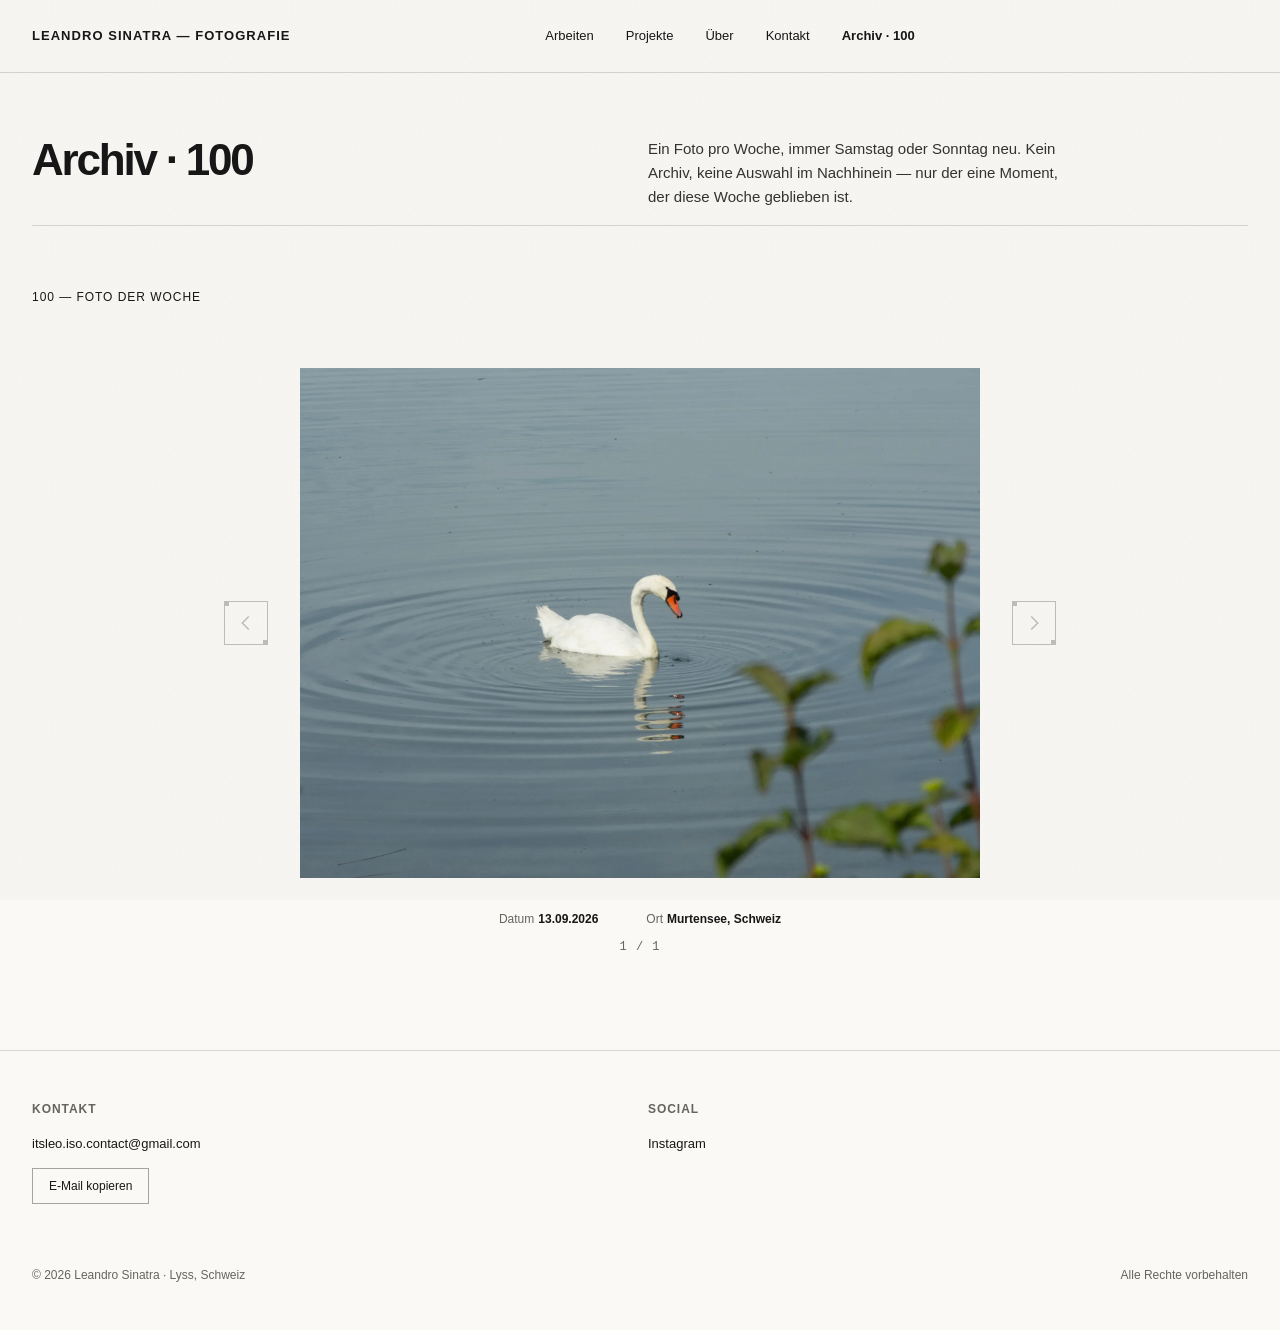
==== commit fd7f707f: "Refactor layout, typography/spacing tokens, and components from design critique" ====
--- a/100.html
+++ b/100.html
@@ -20,9 +20,9 @@
 <body>
 
 <header class="site-header grid">
-  <a href="index.html" class="name">LEANDRO SINATRA — FOTOGRAFIE</a>
+  <a href="index.html" class="site-header__name">LEANDRO SINATRA — FOTOGRAFIE</a>
   <nav class="site-nav" aria-label="Hauptnavigation">
-    <a href="index.html#home">Arbeiten</a>
+    <a href="index.html#arbeiten">Arbeiten</a>
     <div class="nav-item" data-dropdown>
       <button type="button" class="dropdown-toggle" aria-expanded="false" aria-haspopup="true" aria-controls="projekte-dropdown">Projekte</button>
       <div class="dropdown" id="projekte-dropdown">
@@ -36,7 +36,7 @@
     </div>
     <a href="index.html#ueber">Über</a>
     <a href="index.html#kontakt">Kontakt</a>
-    <a href="100.html" aria-current="page">Archiv · 100</a>
+    <a href="100.html" aria-current="page" aria-label="Archiv 100 — Ein Foto pro Woche">Archiv · 100</a>
   </nav>
 </header>
 
@@ -50,22 +50,22 @@
 
   <section class="weekly" id="foto-der-woche">
     <div class="grid">
-      <div class="section-label">100 — FOTO DER WOCHE</div>
+      <h2 class="section-label">100 — FOTO DER WOCHE</h2>
     </div>
 
     <div class="grid">
       <div class="weekly-viewer">
-        <button class="nav-arrow" id="prevBtn" type="button" aria-label="Älteres Foto" disabled>
+        <button class="btn btn--icon btn--retro" id="prevBtn" type="button" aria-label="Älteres Foto" disabled>
           <svg viewBox="0 0 24 24" fill="none" stroke="currentColor" stroke-width="2" aria-hidden="true">
             <path d="M15 4 L7 12 L15 20" stroke-linecap="square" stroke-linejoin="miter"/>
           </svg>
         </button>
 
-        <div class="photo-frame">
-          <img id="mainPhoto" class="work-item" src="Arbeiten/murtensee-weekly-photo.webp" alt="Foto vom 13.09.2026 — Murtensee, Schweiz" width="2200" height="1467" loading="eager" decoding="async" fetchpriority="high">
+        <div class="media-frame media-frame--archive">
+          <img id="mainPhoto" class="photo" src="Arbeiten/murtensee-weekly-photo.webp" alt="Foto vom 13.09.2026 — Murtensee, Schweiz" width="2200" height="1467" loading="eager" decoding="async" fetchpriority="high">
         </div>
 
-        <button class="nav-arrow" id="nextBtn" type="button" aria-label="Neueres Foto" disabled>
+        <button class="btn btn--icon btn--retro" id="nextBtn" type="button" aria-label="Neueres Foto" disabled>
           <svg viewBox="0 0 24 24" fill="none" stroke="currentColor" stroke-width="2" aria-hidden="true">
             <path d="M9 4 L17 12 L9 20" stroke-linecap="square" stroke-linejoin="miter"/>
           </svg>
@@ -73,24 +73,27 @@
       </div>
 
       <div class="weekly-meta">
-        <div><span class="label">Datum</span><span class="value" id="metaDatum">13.09.2026</span></div>
-        <div><span class="label">Ort</span><span class="value" id="metaOrt">Murtensee, Schweiz</span></div>
+        <div><span class="weekly-meta__label">Datum</span><span class="weekly-meta__value" id="metaDatum">13.09.2026</span></div>
+        <div><span class="weekly-meta__label">Ort</span><span class="weekly-meta__value" id="metaOrt">Murtensee, Schweiz</span></div>
       </div>
 
-      <div class="weekly-counter" id="metaCounter">1 / 1</div>
+      <div class="weekly-counter mono-label" id="metaCounter">1 / 1</div>
     </div>
   </section>
 </main>
 
 <footer class="site-footer" id="kontakt">
   <div class="grid">
-    <div class="footer-col footer-col-1">
+    <div class="footer-col footer-col--contact">
       <h2>Kontakt</h2>
-      <a href="mailto:itsleo.iso.contact@gmail.com">itsleo.iso.contact@gmail.com</a><br>
-      <button class="copy-email" type="button" data-copy-email="itsleo.iso.contact@gmail.com">E-Mail kopieren</button><span class="copy-status" aria-live="polite"></span>
+      <a href="mailto:itsleo.iso.contact@gmail.com">itsleo.iso.contact@gmail.com</a>
+      <div class="footer-actions">
+        <button class="btn copy-email" type="button" data-copy-email="itsleo.iso.contact@gmail.com">E-Mail kopieren</button>
+        <span class="copy-status" aria-live="polite"></span>
+      </div>
     </div>
 
-    <div class="footer-col footer-col-3">
+    <div class="footer-col footer-col--social">
       <h2>Social</h2>
       <a href="https://www.instagram.com/itsleo.iso/" target="_blank" rel="noopener noreferrer" aria-label="Instagram von Leandro Sinatra">Instagram</a>
     </div>
--- a/styles.css
+++ b/styles.css
@@ -1,5 +1,7 @@
 :root {
   color-scheme: dark light;
+
+  /* Colors */
   --bg: #0C0C0C;
   --fg: #F2F0EC;
   --muted: #8E8D8A;
@@ -7,16 +9,41 @@
   --panel: #141414;
   --accent: #C8B29B;
   --header-bg: rgba(12, 12, 12, 0.94);
-  --border: rgba(255, 255, 255, 0.2);
-  --border-subtle: rgba(255, 255, 255, 0.15);
-  --border-strong: rgba(255, 255, 255, 0.25);
   --lightbox-bg: rgba(8, 8, 8, 0.97);
+  --border-subtle: rgba(255, 255, 255, 0.14);
+  --border-strong: rgba(255, 255, 255, 0.34);
   --grain-opacity: 0.018;
   --grain-blend: screen;
+
+  /* Spacing scale (8px base unit) */
   --unit: 8px;
+  --space-1: 4px;
+  --space-2: 8px;
+  --space-3: 12px;
+  --space-4: 16px;
+  --space-5: 24px;
+  --space-6: 32px;
+  --space-7: 48px;
+  --space-8: 64px;
+  --space-9: 96px;
   --header-height: 72px;
+
+  /* Typography */
   --font-sans: 'Switzer', 'Helvetica Neue', Helvetica, Arial, sans-serif;
   --font-mono: ui-monospace, 'SFMono-Regular', Menlo, Consolas, monospace;
+  --text-xs: 12px;
+  --text-sm: 13px;
+  --text-md: 15px;
+  --text-lg: clamp(16px, 1.35vw, 19px);
+  --tracking-label: 0.08em;
+
+  /* Motion */
+  --ease-out: cubic-bezier(0.23, 1, 0.32, 1);
+  --ease-in-out: cubic-bezier(0.77, 0, 0.175, 1);
+  --dur-fast: 150ms;
+  --dur-ui: 200ms;
+  --dur-modal: 220ms;
+  --dur-reveal: 280ms;
 }
 
 @media (prefers-color-scheme: light) {
@@ -29,10 +56,9 @@
     --panel: #F0EEE9;
     --accent: #72583F;
     --header-bg: rgba(250, 249, 246, 0.94);
-    --border: rgba(0, 0, 0, 0.18);
+    --lightbox-bg: rgba(250, 249, 246, 0.97);
     --border-subtle: rgba(0, 0, 0, 0.14);
-    --border-strong: rgba(0, 0, 0, 0.25);
-    --lightbox-bg: rgba(250, 249, 246, 0.97);
+    --border-strong: rgba(0, 0, 0, 0.34);
     --grain-opacity: 0.035;
     --grain-blend: multiply;
   }
@@ -46,7 +72,7 @@
 
 html {
   scroll-behavior: smooth;
-  scroll-padding-top: 100px;
+  scroll-padding-top: var(--space-9);
 }
 
 body {
@@ -83,26 +109,172 @@
   height: auto;
 }
 
+[hidden] {
+  display: none !important;
+}
+
 a:focus-visible,
 button:focus-visible,
 [tabindex]:focus-visible {
   outline: 2px solid var(--accent);
-  outline-offset: 4px;
+  outline-offset: var(--space-1);
 }
 
 .grid {
   display: grid;
   grid-template-columns: repeat(12, 1fr);
-  column-gap: calc(var(--unit) * 2);
-  padding: 0 calc(var(--unit) * 4);
+  column-gap: var(--space-4);
+  padding: 0 var(--space-6);
+}
+
+/* ---------- SHARED UTILITIES & PRIMITIVES ---------- */
+
+.mono-label {
+  font-family: var(--font-mono);
+  font-size: var(--text-xs);
+  font-weight: 400;
+  text-transform: uppercase;
+  letter-spacing: var(--tracking-label);
+}
+
+.btn {
+  display: inline-flex;
+  align-items: center;
+  justify-content: center;
+  gap: var(--space-2);
+  min-height: 36px;
+  padding: var(--space-2) var(--space-4);
+  background: transparent;
+  color: var(--fg);
+  border: 1px solid var(--border-strong);
+  font-family: inherit;
+  font-size: var(--text-xs);
+  line-height: 1.2;
+  cursor: pointer;
+  transition:
+    background-color var(--dur-ui) ease,
+    border-color var(--dur-ui) ease,
+    color var(--dur-ui) ease,
+    transform var(--dur-fast) var(--ease-out);
+}
+
+.btn:active:not(:disabled) {
+  transform: scale(0.97);
+}
+
+.btn:disabled {
+  opacity: 0.25;
+  cursor: default;
+}
+
+.btn--icon {
+  flex: 0 0 auto;
+  width: 44px;
+  height: 44px;
+  padding: 0;
+  position: relative;
+}
+
+.btn--icon svg {
+  width: 18px;
+  height: 18px;
+  display: block;
+}
+
+.btn--retro {
+  border-color: var(--fg);
+  background: var(--bg);
+}
+
+.btn--retro::before,
+.btn--retro::after {
+  content: "";
+  position: absolute;
+  width: 5px;
+  height: 5px;
+  background: var(--fg);
+  transition: background-color var(--dur-fast) ease;
+}
+
+.btn--retro::before {
+  top: -1px;
+  left: -1px;
+}
+
+.btn--retro::after {
+  bottom: -1px;
+  right: -1px;
+}
+
+@media (hover: hover) and (pointer: fine) {
+  .btn:hover:not(:disabled) {
+    border-color: var(--accent);
+    color: var(--accent);
+  }
+
+  .btn--retro:hover:not(:disabled) {
+    background: var(--fg);
+    border-color: var(--fg);
+    color: var(--bg);
+  }
+
+  .btn--retro:hover:not(:disabled)::before,
+  .btn--retro:hover:not(:disabled)::after {
+    background: var(--bg);
+  }
+}
+
+.photo {
+  display: block;
+  width: 100%;
+  height: auto;
+}
+
+.photo--interactive {
+  cursor: zoom-in;
+  transition: opacity var(--dur-ui) ease;
+}
+
+@media (hover: hover) and (pointer: fine) {
+  .photo--interactive:hover {
+    opacity: 0.88;
+  }
+}
+
+.media-frame {
+  overflow: hidden;
+  background-color: var(--panel);
+}
+
+.media-frame--square .photo {
+  aspect-ratio: 1 / 1;
+  object-fit: cover;
+}
+
+.media-frame--archive {
+  position: relative;
+  width: min(680px, 62vw);
+  aspect-ratio: 4 / 3;
+}
+
+.media-frame--archive .photo {
+  width: 100%;
+  height: 100%;
+  object-fit: cover;
+  opacity: 1;
+  transition: opacity var(--dur-modal) var(--ease-out);
+}
+
+.media-frame--archive .photo.is-loading {
+  opacity: 0;
 }
 
 /* ---------- HEADER & NAVIGATION ---------- */
 
 header.site-header {
   min-height: var(--header-height);
-  padding-top: calc(var(--unit) * 4);
-  padding-bottom: calc(var(--unit) * 4);
+  padding-top: var(--space-5);
+  padding-bottom: var(--space-5);
   border-bottom: 1px solid var(--border-subtle);
   position: sticky;
   top: 0;
@@ -111,42 +283,52 @@
   z-index: 1000;
 }
 
-.site-header .name {
+.site-header__name {
   grid-column: 1 / 5;
-  font-size: 13px;
+  font-size: var(--text-sm);
   font-weight: 700;
-  letter-spacing: 0.08em;
+  letter-spacing: var(--tracking-label);
   line-height: 1.2;
+  align-self: center;
 }
 
 nav.site-nav {
   grid-column: 6 / 13;
   display: flex;
-  gap: calc(var(--unit) * 5);
+  gap: var(--space-6);
   justify-content: flex-start;
-  align-items: baseline;
+  align-items: center;
 }
 
 nav.site-nav a,
 nav.site-nav .dropdown-toggle {
-  font-size: 13px;
+  font-size: var(--text-sm);
   font-weight: 400;
   font-family: inherit;
-  line-height: inherit;
+  line-height: 1.2;
   color: inherit;
   background: transparent;
   border: 0;
-  padding: 0;
+  padding: var(--space-1) 0;
   cursor: pointer;
-}
-
-nav.site-nav a[aria-current="page"] {
+  transition: color var(--dur-ui) ease;
+}
+
+nav.site-nav a[aria-current="page"],
+nav.site-nav a[aria-current="location"] {
   font-weight: 700;
-}
-
-nav.site-nav a:hover,
-nav.site-nav .dropdown-toggle:hover {
+  color: var(--fg);
+}
+
+nav.site-nav a[aria-current="location"] {
   color: var(--accent);
+}
+
+@media (hover: hover) and (pointer: fine) {
+  nav.site-nav a:hover,
+  nav.site-nav .dropdown-toggle:hover {
+    color: var(--accent);
+  }
 }
 
 /* ---------- DROPDOWN: PROJEKTE ---------- */
@@ -159,206 +341,201 @@
   position: absolute;
   top: 100%;
   left: 0;
-  margin-top: calc(var(--unit) * 3);
-  min-width: 220px;
+  margin-top: var(--space-4);
+  min-width: 224px;
   background-color: var(--panel);
-  border: 1px solid var(--border);
-  padding: calc(var(--unit) * 2) 0;
-  display: none;
+  border: 1px solid var(--border-strong);
+  padding: var(--space-3) 0;
   z-index: 10;
+  transform-origin: top left;
+  opacity: 0;
+  visibility: hidden;
+  pointer-events: none;
+  transform: translateY(-4px) scale(0.96);
+  transition:
+    opacity var(--dur-fast) var(--ease-out),
+    transform var(--dur-fast) var(--ease-out),
+    visibility 0s linear var(--dur-fast);
 }
 
 .nav-item.is-open .dropdown {
-  display: block;
+  opacity: 1;
+  visibility: visible;
+  pointer-events: auto;
+  transform: translateY(0) scale(1);
+  transition:
+    opacity var(--dur-ui) var(--ease-out),
+    transform var(--dur-ui) var(--ease-out),
+    visibility 0s linear 0s;
 }
 
 .dropdown a {
   display: block;
-  padding: calc(var(--unit) * 1.25) calc(var(--unit) * 3);
-  font-size: 12px;
+  padding: var(--space-2) var(--space-5);
+  font-size: var(--text-xs);
   font-weight: 400;
-}
-
-.dropdown a:hover,
+  transition:
+    background-color var(--dur-fast) ease,
+    color var(--dur-fast) ease;
+}
+
 .dropdown a:focus-visible {
   background-color: var(--fg);
   color: var(--bg);
 }
 
+@media (hover: hover) and (pointer: fine) {
+  .dropdown a:hover {
+    background-color: var(--fg);
+    color: var(--bg);
+  }
+}
+
 .dropdown-divider {
   height: 1px;
-  background-color: var(--border);
-  margin: calc(var(--unit) * 2) calc(var(--unit) * 3);
+  background-color: var(--border-subtle);
+  margin: var(--space-3) var(--space-5);
 }
 
 .dropdown .dropdown-more {
   font-weight: 700;
 }
 
-/* ---------- SECTION LABELS & MONOSPACE META ---------- */
+/* ---------- SECTION LABELS ---------- */
 
 .section-label {
-  grid-column: 1 / 13;
-  font-size: 12px;
-  letter-spacing: 0.08em;
-  padding-top: calc(var(--unit) * 8);
-  padding-bottom: calc(var(--unit) * 5);
-  border-top: 1px solid var(--border);
+  grid-column: 1 / -1;
+  font-size: var(--text-xs);
+  font-weight: 400;
+  letter-spacing: var(--tracking-label);
+  padding-top: var(--space-8);
+  padding-bottom: var(--space-6);
+  border-top: 1px solid var(--border-subtle);
   display: flex;
   justify-content: space-between;
-  gap: 24px;
+  align-items: baseline;
+  gap: var(--space-5);
   color: var(--fg);
 }
 
-.hero-meta,
-.work-location,
-.section-count,
-.project-kicker,
-.hero-figure-caption {
-  font-family: var(--font-mono);
-  text-transform: uppercase;
-  letter-spacing: 0.08em;
-  font-size: 11px;
+.section-count {
+  color: var(--muted);
 }
 
 /* ---------- HOME: HERO ---------- */
 
 section.hero {
   align-items: end;
-  padding-top: clamp(72px, 10vw, 150px);
-  padding-bottom: clamp(72px, 10vw, 150px);
+  padding-top: var(--space-7);
+  padding-bottom: var(--space-8);
 }
 
 .hero h1 {
-  grid-column: 1 / 13;
-  font-size: clamp(72px, 14vw, 220px);
-  line-height: 0.88;
+  grid-column: 1 / -1;
+  font-size: clamp(44px, 6.4vw, 96px);
+  line-height: 0.92;
   font-weight: 800;
-  letter-spacing: -0.065em;
+  letter-spacing: -0.05em;
   text-align: left;
 }
 
 .hero-meta {
   grid-column: 1 / 5;
-  margin-top: calc(var(--unit) * 5);
+  margin-top: var(--space-4);
   line-height: 1.6;
   color: var(--muted);
 }
 
 .hero-statement {
-  grid-column: 7 / 12;
-  margin-top: calc(var(--unit) * 5);
-  font-size: clamp(16px, 1.45vw, 20px);
-  line-height: 1.6;
-  max-width: 38ch;
+  grid-column: 6 / 13;
+  margin-top: var(--space-4);
+  font-size: var(--text-lg);
+  line-height: 1.5;
+  max-width: 44ch;
 }
 
 .hero-photo-wrap {
-  grid-column: 1 / 13;
-  margin-top: clamp(40px, 6vw, 88px);
+  grid-column: 1 / -1;
+  margin-top: var(--space-6);
 }
 
 .hero-photo {
-  display: block;
-  width: 78%;
-  height: auto;
-  object-fit: contain;
-  margin-inline: auto;
-}
-
-.hero-figure-caption {
-  color: var(--muted);
-  margin-top: 12px;
-}
-
-/* ---------- HOME: PORTFOLIO GRID ---------- */
-
-section.portfolio {
-  padding-bottom: calc(var(--unit) * 14);
-}
-
-.portfolio-grid {
-  position: relative;
-  z-index: 1;
-  row-gap: clamp(36px, 6vw, 88px);
-  align-items: start;
-}
-
-.portfolio-grid .work-card {
-  min-width: 0;
-}
-
-.portfolio-grid .work-item {
   display: block;
   width: 100%;
   height: auto;
-  object-fit: contain;
-  background: transparent;
-  cursor: zoom-in;
-  transition: opacity 0.4s cubic-bezier(0.22, 1, 0.36, 1);
-}
-
-.portfolio-grid .work-item:hover {
-  opacity: 0.88;
-}
-
-.work-caption {
-  margin-top: calc(var(--unit) * 2);
+  object-fit: cover;
+  object-position: center 88%;
+}
+
+@media (min-width: 861px) {
+  .hero-photo {
+    height: min(56vh, 520px);
+  }
+}
+
+.hero-figure-caption {
+  color: var(--muted);
+  margin-top: var(--space-3);
+}
+
+/* ---------- HOME: PORTFOLIO MASONRY ---------- */
+
+section.portfolio {
+  padding-bottom: var(--space-9);
+}
+
+.gallery-masonry {
+  grid-column: 1 / -1;
+  display: grid;
+  grid-template-columns: repeat(3, minmax(0, 1fr));
+  gap: var(--space-5);
+  align-items: start;
+}
+
+.gallery-column {
+  display: flex;
+  flex-direction: column;
+  gap: var(--space-7);
+  min-width: 0;
+}
+
+.gallery-masonry .media-card {
+  min-width: 0;
+}
+
+.media-caption {
+  margin-top: var(--space-3);
   display: flex;
   flex-wrap: wrap;
   align-items: baseline;
-  gap: 8px;
-  font-size: 12px;
+  gap: var(--space-2);
+  font-size: var(--text-xs);
   line-height: 1.5;
   color: var(--fg);
 }
 
-.work-caption .idx {
-  font-family: var(--font-mono);
-  font-size: 11px;
+.media-caption__idx {
   font-weight: 700;
-  letter-spacing: 0.08em;
-  margin-right: 4px;
   color: var(--accent);
 }
 
-.work-title {
-  font-size: 13px;
-}
-
-.work-location {
+.media-caption__title {
+  font-size: var(--text-sm);
+}
+
+.media-caption__location {
   margin-left: auto;
   color: var(--muted);
-  font-size: 10px;
-}
-
-@media (min-width: 861px) {
-  .hero-photo {
-    width: 72%;
-    max-height: 68vh;
-    aspect-ratio: 3 / 2;
-    object-fit: contain;
-  }
-
-  .portfolio-grid {
-    grid-template-columns: repeat(3, minmax(0, 1fr));
-    column-gap: clamp(16px, 2.5vw, 36px);
-    row-gap: clamp(36px, 5vw, 72px);
-  }
-
-  .portfolio-grid .work-item {
-    aspect-ratio: 3 / 2;
-  }
 }
 
 /* ---------- HOME: PROJECTS SHOWCASE ---------- */
 
 .projects-showcase {
-  padding-bottom: clamp(64px, 10vw, 144px);
-}
-
-.project-list-home {
-  grid-column: 1 / 13;
+  padding-bottom: var(--space-9);
+}
+
+.project-rows {
+  grid-column: 1 / -1;
 }
 
 .project-row {
@@ -366,16 +543,16 @@
   grid-template-columns: 64px minmax(0, 1fr);
   gap: clamp(16px, 2.5vw, 32px);
   align-items: center;
-  padding: clamp(20px, 2.5vw, 30px) 0;
+  padding: var(--space-5) 0;
   border-bottom: 1px solid var(--border-subtle);
-  transition: border-color 0.25s ease;
+  transition: border-color var(--dur-ui) ease;
 }
 
 .project-row:first-child {
   border-top: 1px solid var(--border-subtle);
 }
 
-.project-row .project-kicker {
+.project-row__kicker {
   color: var(--accent);
 }
 
@@ -383,31 +560,68 @@
   font-size: clamp(22px, 3vw, 40px);
   font-weight: 500;
   letter-spacing: -0.04em;
-  transition: color 0.25s ease;
+  transition: color var(--dur-ui) ease;
 }
 
 .project-row p {
   color: var(--muted);
-  font-size: 13px;
+  font-size: var(--text-sm);
   line-height: 1.5;
-  margin-top: 8px;
-}
-
-.project-row:hover h3,
+  margin-top: var(--space-2);
+}
+
 .project-row:focus-visible h3 {
   color: var(--accent);
 }
 
+@media (hover: hover) and (pointer: fine) {
+  .project-row:hover h3 {
+    color: var(--accent);
+  }
+}
+
+.archive-callout {
+  grid-column: 1 / -1;
+  margin-top: var(--space-6);
+  display: flex;
+  flex-wrap: wrap;
+  align-items: baseline;
+  justify-content: space-between;
+  gap: var(--space-3);
+  font-size: var(--text-sm);
+  color: var(--muted);
+}
+
+.archive-callout a {
+  color: var(--fg);
+  border-bottom: 1px solid var(--border-strong);
+  padding-bottom: 2px;
+  transition: color var(--dur-ui) ease, border-color var(--dur-ui) ease;
+}
+
+@media (hover: hover) and (pointer: fine) {
+  .archive-callout a:hover {
+    color: var(--accent);
+    border-color: var(--accent);
+  }
+}
+
 /* ---------- HOME: ABOUT ---------- */
 
 section.about {
   border-top: 1px solid var(--border-subtle);
-  padding: calc(var(--unit) * 8) calc(var(--unit) * 4) calc(var(--unit) * 14);
+  padding: var(--space-8) var(--space-6) var(--space-9);
 }
 
 section.about .grid {
   max-width: 1200px;
   margin: 0 auto;
+  padding: 0;
+}
+
+section.about .section-label {
+  border-top: 0;
+  padding-top: 0;
 }
 
 .about-portrait {
@@ -415,57 +629,50 @@
   min-width: 0;
 }
 
-.about-portrait .work-item {
-  display: block;
-  width: 100%;
-  aspect-ratio: 1 / 1;
-  object-fit: cover;
-  background-color: var(--panel);
-}
-
 .about-text {
-  grid-column: 5 / 13;
-  font-size: 15px;
-  line-height: 1.6;
-  max-width: 60ch;
+  grid-column: 6 / 13;
+  font-size: var(--text-md);
+  line-height: 1.65;
+  max-width: 56ch;
   color: var(--body-copy);
 }
 
-.about-text h2 {
-  font-size: clamp(28px, 4vw, 48px);
-  letter-spacing: -0.04em;
+.about-lead {
+  font-size: clamp(22px, 2.8vw, 34px);
+  line-height: 1.2;
+  letter-spacing: -0.03em;
   font-weight: 500;
   color: var(--fg);
-  margin-bottom: 12px;
+  margin-bottom: var(--space-4);
 }
 
 .about-text p + p {
-  margin-top: 18px;
+  margin-top: var(--space-4);
 }
 
 /* ---------- PROJECTS PAGE ---------- */
 
 .project-container {
-  padding-top: calc(var(--unit) * 10);
-  padding-bottom: calc(var(--unit) * 14);
+  padding-top: var(--space-8);
+  padding-bottom: var(--space-9);
   align-items: start;
 }
 
 .project-sidebar {
   grid-column: 1 / 4;
   position: sticky;
-  top: calc(var(--header-height) + var(--unit) * 4);
+  top: calc(var(--header-height) + var(--space-6));
   align-self: start;
 }
 
 .project-sidebar h1 {
-  font-size: 12px;
+  font-size: var(--text-xs);
   font-weight: 700;
   text-transform: uppercase;
-  letter-spacing: 0.08em;
-  padding-bottom: calc(var(--unit) * 2);
-  margin-bottom: calc(var(--unit) * 4);
-  border-bottom: 1px solid var(--border);
+  letter-spacing: var(--tracking-label);
+  padding-bottom: var(--space-4);
+  margin-bottom: var(--space-6);
+  border-bottom: 1px solid var(--border-subtle);
 }
 
 .project-list {
@@ -473,24 +680,28 @@
 }
 
 .project-list li {
-  margin-bottom: calc(var(--unit) * 2);
+  margin-bottom: var(--space-3);
 }
 
 .project-list a {
-  display: inline-block;
+  display: inline-flex;
+  align-items: center;
+  min-height: 32px;
   color: var(--muted);
-  font-size: 13px;
+  font-size: var(--text-sm);
   line-height: 1.4;
-  transition: color 0.2s ease;
-}
-
-.project-list a:hover,
+  transition: color var(--dur-ui) ease;
+}
+
 .project-list a.active {
   color: var(--fg);
-}
-
-.project-list a.active {
   font-weight: 700;
+}
+
+@media (hover: hover) and (pointer: fine) {
+  .project-list a:hover {
+    color: var(--fg);
+  }
 }
 
 .project-content {
@@ -499,27 +710,29 @@
 
 .project-section {
   display: none;
+  opacity: 0;
+  transform: translateY(6px);
+  transition:
+    opacity var(--dur-modal) var(--ease-out),
+    transform var(--dur-modal) var(--ease-out);
 }
 
 .project-section.visible {
   display: block;
-  animation: projectFade 0.35s ease;
-}
-
-@keyframes projectFade {
-  from {
+  opacity: 1;
+  transform: translateY(0);
+}
+
+@starting-style {
+  .project-section.visible {
     opacity: 0;
-    transform: translateY(10px);
-  }
-  to {
-    opacity: 1;
-    transform: translateY(0);
+    transform: translateY(6px);
   }
 }
 
 .project-section h2 {
-  margin-bottom: calc(var(--unit) * 4);
-  font-size: 24px;
+  margin-bottom: var(--space-4);
+  font-size: clamp(22px, 2.5vw, 28px);
   line-height: 1.15;
   font-weight: 800;
   letter-spacing: -0.02em;
@@ -527,8 +740,8 @@
 
 .project-section p {
   max-width: 60ch;
-  margin-bottom: calc(var(--unit) * 6);
-  font-size: 13px;
+  margin-bottom: var(--space-6);
+  font-size: var(--text-sm);
   line-height: 1.6;
   color: var(--body-copy);
 }
@@ -536,40 +749,22 @@
 .photo-grid {
   display: grid;
   grid-template-columns: repeat(4, minmax(0, 1fr));
-  gap: calc(var(--unit) * 2);
+  gap: var(--space-4);
   align-items: start;
 }
 
 .photo-column {
   display: flex;
   flex-direction: column;
-  gap: calc(var(--unit) * 2);
+  gap: var(--space-4);
   min-width: 0;
 }
 
-.photo-wrapper {
-  overflow: hidden;
-  background: var(--panel);
-  cursor: zoom-in;
-}
-
-.photo-wrapper img {
-  display: block;
-  width: 100%;
-  height: auto;
-  object-fit: contain;
-  transition: transform 0.5s ease;
-}
-
-.photo-wrapper:hover img {
-  transform: scale(1.01);
-}
-
 /* ---------- WEEKLY ARCHIVE (100.HTML) ---------- */
 
 section.weekly-intro {
-  padding-top: calc(var(--unit) * 8);
-  padding-bottom: calc(var(--unit) * 2);
+  padding-top: var(--space-8);
+  padding-bottom: var(--space-4);
 }
 
 .weekly-intro h1 {
@@ -577,148 +772,67 @@
   font-size: clamp(28px, 4vw, 44px);
   line-height: 1.05;
   font-weight: 800;
-  letter-spacing: -0.06em;
+  letter-spacing: -0.05em;
 }
 
 .weekly-intro-text {
   grid-column: 7 / 13;
-  font-size: 15px;
+  font-size: var(--text-md);
   line-height: 1.6;
   max-width: 52ch;
   color: var(--body-copy);
 }
 
 section.weekly {
-  padding-bottom: calc(var(--unit) * 14);
+  padding-bottom: var(--space-9);
 }
 
 .weekly-viewer {
-  grid-column: 1 / 13;
+  grid-column: 1 / -1;
   display: flex;
   align-items: center;
   justify-content: center;
-  gap: calc(var(--unit) * 4);
-  margin-top: calc(var(--unit) * 4);
-}
-
-.photo-frame {
-  position: relative;
-  width: min(680px, 62vw);
-  aspect-ratio: 4 / 3;
-  overflow: hidden;
-  background-color: var(--panel);
-}
-
-.photo-frame img.work-item {
-  width: 100%;
-  height: 100%;
-  object-fit: cover;
-  display: block;
-  opacity: 1;
-  transition: opacity 0.35s ease;
-}
-
-.photo-frame img.is-loading {
-  opacity: 0;
-}
-
-.nav-arrow {
-  flex: 0 0 auto;
-  width: 48px;
-  height: 48px;
-  border: 1.5px solid var(--fg);
-  background: var(--bg);
-  color: var(--fg);
-  cursor: pointer;
-  position: relative;
-  display: flex;
-  align-items: center;
-  justify-content: center;
-  transition: background 0.15s ease, color 0.15s ease, transform 0.1s ease;
-}
-
-.nav-arrow:hover:not(:disabled) {
-  background: var(--fg);
-  color: var(--bg);
-}
-
-.nav-arrow:active:not(:disabled) {
-  transform: scale(0.92);
-}
-
-.nav-arrow:disabled {
-  opacity: 0.25;
-  cursor: default;
-}
-
-.nav-arrow svg {
-  width: 18px;
-  height: 18px;
-  display: block;
-}
-
-.nav-arrow::before,
-.nav-arrow::after {
-  content: "";
-  position: absolute;
-  width: 5px;
-  height: 5px;
-  background: var(--fg);
-}
-
-.nav-arrow::before {
-  top: -1.5px;
-  left: -1.5px;
-}
-
-.nav-arrow::after {
-  bottom: -1.5px;
-  right: -1.5px;
-}
-
-.nav-arrow:hover:not(:disabled)::before,
-.nav-arrow:hover:not(:disabled)::after {
-  background: var(--bg);
+  gap: var(--space-6);
+  margin-top: var(--space-6);
 }
 
 .weekly-meta {
-  grid-column: 1 / 13;
+  grid-column: 1 / -1;
   display: flex;
   justify-content: center;
-  gap: calc(var(--unit) * 6);
-  margin-top: calc(var(--unit) * 4);
-  font-size: 12px;
+  gap: var(--space-7);
+  margin-top: var(--space-6);
+  font-size: var(--text-xs);
   line-height: 1.5;
   text-align: center;
 }
 
-.weekly-meta .label {
+.weekly-meta__label {
   color: var(--muted);
 }
 
-.weekly-meta .value {
+.weekly-meta__value {
   color: var(--fg);
   font-weight: 700;
-  margin-left: calc(var(--unit) * 0.5);
+  margin-left: var(--space-1);
 }
 
 .weekly-counter {
-  grid-column: 1 / 13;
-  margin-top: calc(var(--unit) * 2);
+  grid-column: 1 / -1;
+  margin-top: var(--space-3);
   text-align: center;
-  font-size: 11px;
   color: var(--muted);
 }
 
 /* ---------- 404 PAGE ---------- */
 
 section.not-found {
-  padding-top: clamp(72px, 12vw, 160px);
-  padding-bottom: clamp(72px, 12vw, 160px);
+  padding-top: var(--space-9);
+  padding-bottom: var(--space-9);
 }
 
 .not-found h1 {
-  grid-column: 1 / 13;
+  grid-column: 1 / -1;
   font-size: clamp(48px, 10vw, 120px);
   line-height: 0.95;
   font-weight: 800;
@@ -727,111 +841,100 @@
 
 .not-found p {
   grid-column: 1 / 8;
-  margin-top: calc(var(--unit) * 4);
-  font-size: 15px;
+  margin-top: var(--space-6);
+  font-size: var(--text-md);
   line-height: 1.6;
   color: var(--body-copy);
   max-width: 48ch;
 }
 
 .not-found-actions {
-  grid-column: 1 / 13;
-  margin-top: calc(var(--unit) * 5);
+  grid-column: 1 / -1;
+  margin-top: var(--space-6);
   display: flex;
   flex-wrap: wrap;
-  gap: calc(var(--unit) * 3);
-}
-
-.not-found-actions a {
-  border: 1px solid var(--border-strong);
-  padding: 10px 16px;
-  font-size: 13px;
-  transition: border-color 0.2s ease, color 0.2s ease;
-}
-
-.not-found-actions a:hover {
-  border-color: var(--accent);
-  color: var(--accent);
+  gap: var(--space-4);
 }
 
 /* ---------- FOOTER ---------- */
 
 footer.site-footer {
-  border-top: 1px solid var(--border);
-  padding-top: calc(var(--unit) * 6);
-  padding-bottom: calc(var(--unit) * 6);
+  border-top: 1px solid var(--border-subtle);
+  padding-top: var(--space-7);
+  padding-bottom: var(--space-7);
 }
 
 .footer-col {
-  font-size: 12px;
+  font-size: var(--text-xs);
   line-height: 1.8;
 }
 
-.footer-col-1 {
-  grid-column: 1 / 4;
-}
-
-.footer-col-3 {
-  grid-column: 7 / 10;
+.footer-col--contact {
+  grid-column: 1 / 5;
+}
+
+.footer-col--social {
+  grid-column: 7 / 11;
 }
 
 .footer-col h2 {
-  font-size: 12px;
+  font-size: var(--text-xs);
   font-weight: 700;
   color: var(--muted);
   text-transform: uppercase;
-  letter-spacing: 0.08em;
-  margin-bottom: calc(var(--unit) * 2);
+  letter-spacing: var(--tracking-label);
+  margin-bottom: var(--space-3);
 }
 
 .footer-col a {
   display: inline-block;
   position: relative;
-  transition: color 0.25s ease, text-shadow 0.25s ease, transform 0.25s ease;
-}
-
-.footer-col a:hover,
+  font-size: var(--text-sm);
+  transition: color var(--dur-ui) ease, transform var(--dur-ui) var(--ease-out);
+}
+
 .footer-col a:focus-visible {
   color: var(--accent);
-  transform: translateY(-1px);
-}
-
-.footer-col-3 a:hover,
-.footer-col-3 a:focus-visible {
-  background: linear-gradient(90deg, #feda75 0%, #fa7e1e 25%, #d62976 50%, #962fbf 75%, #4f5bd5 100%);
-  -webkit-background-clip: text;
-  background-clip: text;
-  -webkit-text-fill-color: transparent;
-  text-shadow: 0 0 10px rgba(214, 36, 159, 0.35);
-}
-
-.copy-email {
-  background: transparent;
-  color: var(--fg);
-  border: 1px solid var(--border-strong);
-  padding: 6px 10px;
-  font: inherit;
-  cursor: pointer;
-  margin-top: 8px;
-}
-
-.copy-email:hover {
-  border-color: var(--accent);
+}
+
+@media (hover: hover) and (pointer: fine) {
+  .footer-col a:hover {
+    color: var(--accent);
+    transform: translateY(-1px);
+  }
+}
+
+.footer-actions {
+  margin-top: var(--space-3);
+  display: flex;
+  align-items: center;
+  gap: var(--space-3);
+}
+
+.copy-status {
+  display: inline-block;
+  font-size: var(--text-xs);
   color: var(--accent);
-}
-
-.copy-status {
-  margin-left: 8px;
-  font-size: 11px;
-  color: var(--accent);
+  opacity: 0;
+  transform: translateX(-4px);
+  transition:
+    opacity var(--dur-ui) var(--ease-out),
+    transform var(--dur-ui) var(--ease-out);
+}
+
+.copy-status.is-visible {
+  opacity: 1;
+  transform: translateX(0);
 }
 
 .footer-bottom {
-  grid-column: 1 / 13;
-  margin-top: calc(var(--unit) * 8);
-  font-size: 11px;
+  grid-column: 1 / -1;
+  margin-top: var(--space-8);
+  font-size: var(--text-xs);
+  color: var(--muted);
   display: flex;
   justify-content: space-between;
+  gap: var(--space-4);
 }
 
 /* ---------- LIGHTBOX ---------- */
@@ -841,56 +944,103 @@
   inset: 0;
   z-index: 10000;
   background: var(--lightbox-bg);
-  display: none;
+  display: flex;
   align-items: center;
   justify-content: center;
-  padding: 24px;
+  padding: var(--space-8) var(--space-9);
+  opacity: 0;
+  visibility: hidden;
+  pointer-events: none;
+  transition:
+    opacity var(--dur-ui) var(--ease-out),
+    visibility 0s linear var(--dur-ui);
 }
 
 .lightbox.is-open {
-  display: flex;
-}
-
-.lightbox img {
-  max-width: min(92vw, 1800px);
-  max-height: 82vh;
+  opacity: 1;
+  visibility: visible;
+  pointer-events: auto;
+  transition:
+    opacity var(--dur-modal) var(--ease-out),
+    visibility 0s linear 0s;
+}
+
+.lightbox-image {
+  max-width: min(84vw, 1680px);
+  max-height: 80vh;
   width: auto;
   height: auto;
   object-fit: contain;
+  transform-origin: center;
+  opacity: 0;
+  transform: scale(0.96);
+  transition:
+    opacity var(--dur-ui) var(--ease-out),
+    transform var(--dur-ui) var(--ease-out);
+}
+
+.lightbox.is-open .lightbox-image {
+  opacity: 1;
+  transform: scale(1);
+  transition:
+    opacity var(--dur-modal) var(--ease-out),
+    transform var(--dur-modal) var(--ease-out);
 }
 
 .lightbox-close {
   position: absolute;
-  top: 20px;
-  right: 24px;
-  color: var(--fg);
-  background: transparent;
-  border: 1px solid var(--border-strong);
-  padding: 10px 14px;
-  font: inherit;
-  font-size: 12px;
-  cursor: pointer;
-  transition: border-color 0.2s ease, color 0.2s ease;
-}
-
-.lightbox-close:hover {
-  border-color: var(--accent);
-  color: var(--accent);
+  top: var(--space-5);
+  right: var(--space-5);
+  background: var(--header-bg);
+}
+
+.lightbox-nav {
+  position: absolute;
+  top: 50%;
+  transform: translateY(-50%);
+  background: var(--header-bg);
+  backdrop-filter: blur(8px);
+}
+
+.lightbox-nav:active:not(:disabled) {
+  transform: translateY(-50%) scale(0.97);
+}
+
+.lightbox-prev {
+  left: var(--space-5);
+}
+
+.lightbox-next {
+  right: var(--space-5);
 }
 
 .lightbox-caption {
   position: absolute;
-  bottom: 20px;
-  left: 24px;
-  right: 24px;
+  bottom: var(--space-5);
+  left: var(--space-5);
+  right: var(--space-5);
   color: var(--fg);
   text-align: center;
-  font: 11px var(--font-mono);
-  letter-spacing: 0.08em;
 }
 
 body.lightbox-open {
   overflow: hidden;
+}
+
+/* ---------- SCROLL REVEALS ---------- */
+
+.js-reveal [data-reveal] {
+  opacity: 0;
+  transform: translateY(12px);
+  transition:
+    opacity var(--dur-reveal) var(--ease-out),
+    transform var(--dur-reveal) var(--ease-out);
+  transition-delay: var(--reveal-delay, 0ms);
+}
+
+.js-reveal [data-reveal].is-revealed {
+  opacity: 1;
+  transform: translateY(0);
 }
 
 /* =====================================================
@@ -898,67 +1048,103 @@
    ===================================================== */
 
 @media (max-width: 860px) {
-  :root {
-    --header-height: 110px;
+  html {
+    scroll-padding-top: var(--space-5);
   }
 
   .grid {
     grid-template-columns: repeat(4, 1fr);
-    padding: 0 calc(var(--unit) * 3);
-  }
-
-  .site-header .name {
-    grid-column: 1 / 5;
+    padding: 0 var(--space-5);
+  }
+
+  header.site-header {
+    position: static;
+    min-height: auto;
+    padding-top: var(--space-4);
+    padding-bottom: var(--space-4);
+  }
+
+  .site-header__name {
+    grid-column: 1 / -1;
   }
 
   nav.site-nav {
-    grid-column: 1 / 5;
-    margin-top: calc(var(--unit) * 3);
-    gap: calc(var(--unit) * 4);
+    grid-column: 1 / -1;
+    margin-top: var(--space-3);
+    gap: var(--space-2) var(--space-4);
     flex-wrap: wrap;
   }
 
+  nav.site-nav a,
+  nav.site-nav .dropdown-toggle {
+    min-height: 44px;
+    display: inline-flex;
+    align-items: center;
+    padding: 0 var(--space-1);
+  }
+
   section.hero {
-    padding-top: calc(var(--unit) * 6);
-    padding-bottom: calc(var(--unit) * 8);
+    padding-top: var(--space-6);
+    padding-bottom: var(--space-7);
   }
 
   .hero h1 {
-    grid-column: 1 / 5;
-    font-size: clamp(48px, 16vw, 96px);
+    font-size: clamp(40px, 11vw, 76px);
   }
 
   .hero-meta {
-    grid-column: 1 / 5;
-    margin-top: calc(var(--unit) * 4);
+    grid-column: 1 / -1;
+    margin-top: var(--space-4);
   }
 
   .hero-statement {
-    grid-column: 1 / 5;
+    grid-column: 1 / -1;
     max-width: none;
-    margin-top: calc(var(--unit) * 3);
-  }
-
-  .hero-photo-wrap {
-    grid-column: 1 / 5;
+    margin-top: var(--space-3);
   }
 
   .hero-photo {
-    width: 100%;
-  }
-
-  .portfolio-grid .work-card {
-    grid-column: 1 / 5;
+    height: auto;
+    object-fit: contain;
+  }
+
+  .gallery-masonry {
+    grid-template-columns: repeat(2, minmax(0, 1fr));
+    column-gap: var(--space-4);
+    row-gap: var(--space-6);
+  }
+
+  .gallery-column {
+    display: contents;
+  }
+
+  .gallery-masonry [data-work-index="1"] { order: 1; }
+  .gallery-masonry [data-work-index="2"] { order: 2; }
+  .gallery-masonry [data-work-index="3"] { order: 3; }
+  .gallery-masonry [data-work-index="4"] { order: 4; }
+  .gallery-masonry [data-work-index="5"] { order: 5; }
+  .gallery-masonry [data-work-index="6"] { order: 6; }
+  .gallery-masonry [data-work-index="7"] { order: 7; }
+  .gallery-masonry [data-work-index="8"] { order: 8; }
+  .gallery-masonry [data-work-index="9"] { order: 9; }
+
+  .js-reveal .gallery-masonry .media-card[data-reveal] {
+    --reveal-delay: 0ms;
+    transition-delay: 0ms;
   }
 
   .project-row {
-    grid-template-columns: 42px minmax(0, 1fr);
-    gap: 16px;
+    grid-template-columns: 48px minmax(0, 1fr);
+    gap: var(--space-4);
+  }
+
+  section.about {
+    padding: var(--space-7) var(--space-5) var(--space-8);
   }
 
   .about-portrait,
   .about-text {
-    grid-column: 1 / 5;
+    grid-column: 1 / -1;
   }
 
   .about-portrait {
@@ -966,18 +1152,22 @@
   }
 
   .about-text {
-    margin-top: calc(var(--unit) * 4);
+    margin-top: var(--space-5);
   }
 
   .project-sidebar {
-    grid-column: 1 / 5;
+    grid-column: 1 / -1;
     position: relative;
     top: 0;
-    margin-bottom: calc(var(--unit) * 8);
+    margin-bottom: var(--space-7);
+  }
+
+  .project-list a {
+    min-height: 44px;
   }
 
   .project-content {
-    grid-column: 1 / 5;
+    grid-column: 1 / -1;
   }
 
   .photo-grid {
@@ -988,40 +1178,45 @@
     display: contents;
   }
 
-  .weekly-intro h1 {
-    grid-column: 1 / 5;
-  }
-
+  .weekly-intro h1,
   .weekly-intro-text {
-    grid-column: 1 / 5;
+    grid-column: 1 / -1;
+  }
+
+  .weekly-intro-text {
     max-width: none;
-    margin-top: calc(var(--unit) * 3);
+    margin-top: var(--space-4);
   }
 
   .weekly-viewer {
-    gap: calc(var(--unit) * 2);
-  }
-
-  .photo-frame {
+    gap: var(--space-4);
+  }
+
+  .media-frame--archive {
     width: min(480px, 68vw);
   }
 
-  .not-found h1,
-  .not-found p,
-  .not-found-actions {
-    grid-column: 1 / 5;
-  }
-
-  .footer-col-1,
-  .footer-col-3 {
-    grid-column: 1 / 5;
-    margin-top: calc(var(--unit) * 4);
+  .not-found p {
+    grid-column: 1 / -1;
+  }
+
+  .footer-col--contact,
+  .footer-col--social {
+    grid-column: 1 / -1;
+    margin-top: var(--space-5);
   }
 
   .footer-bottom {
-    grid-column: 1 / 5;
     flex-direction: column;
-    gap: var(--unit);
+    gap: var(--space-2);
+  }
+
+  .lightbox {
+    padding: var(--space-8) var(--space-5);
+  }
+
+  .lightbox-image {
+    max-width: 92vw;
   }
 }
 
@@ -1031,169 +1226,166 @@
 
 @media (max-width: 600px) {
   .grid {
-    padding: 0 calc(var(--unit) * 2.5);
-  }
-
-  header.site-header {
-    padding-top: calc(var(--unit) * 3);
-    padding-bottom: calc(var(--unit) * 3);
-  }
-
-  .site-header .name {
-    font-size: 12px;
+    padding: 0 var(--space-4);
+  }
+
+  .site-header__name {
+    font-size: var(--text-xs);
   }
 
   nav.site-nav {
-    gap: calc(var(--unit) * 3);
-    margin-top: calc(var(--unit) * 2.5);
+    gap: var(--space-1) var(--space-3);
+    margin-top: var(--space-2);
   }
 
   nav.site-nav a,
   nav.site-nav .dropdown-toggle {
     font-size: 14px;
-    padding: calc(var(--unit) * 0.5) 0;
   }
 
   .dropdown {
     left: 50%;
     right: auto;
-    transform: translateX(-50%);
+    transform-origin: top center;
+    transform: translateX(-50%) translateY(-4px) scale(0.96);
     width: max-content;
-    min-width: min(200px, calc(100vw - 24px));
+    min-width: min(216px, calc(100vw - 24px));
     max-width: calc(100vw - 24px);
   }
 
+  .nav-item.is-open .dropdown {
+    transform: translateX(-50%) translateY(0) scale(1);
+  }
+
+  .dropdown a {
+    padding: var(--space-3) var(--space-5);
+  }
+
   section.hero {
-    padding-top: 48px;
-    padding-bottom: 56px;
+    padding-top: var(--space-5);
+    padding-bottom: var(--space-6);
   }
 
   .hero h1 {
-    font-size: clamp(40px, 15vw, 64px);
-    line-height: 0.92;
-  }
-
-  .hero-meta,
+    font-size: clamp(36px, 12vw, 56px);
+  }
+
   .hero-statement {
-    font-size: 13px;
+    font-size: var(--text-sm);
     line-height: 1.55;
   }
 
   .hero-photo-wrap {
-    margin-top: 32px;
+    margin-top: var(--space-5);
   }
 
   .section-label {
-    padding-top: calc(var(--unit) * 5);
-    padding-bottom: calc(var(--unit) * 3);
+    padding-top: var(--space-6);
+    padding-bottom: var(--space-4);
   }
 
   section.portfolio {
-    padding-bottom: calc(var(--unit) * 8);
-  }
-
-  .portfolio-grid {
-    row-gap: 48px;
-  }
-
-  .work-caption {
-    font-size: 11px;
-    gap: 6px;
-  }
-
-  .work-location {
+    padding-bottom: var(--space-8);
+  }
+
+  .gallery-masonry {
+    grid-template-columns: 1fr;
+    row-gap: var(--space-7);
+  }
+
+  .media-caption__location {
     width: 100%;
-    margin-left: 28px;
+    margin-left: var(--space-5);
   }
 
   .project-row {
-    padding: 20px 0;
+    padding: var(--space-4) 0;
   }
 
   section.about {
-    padding: calc(var(--unit) * 5) calc(var(--unit) * 2.5) calc(var(--unit) * 8);
+    padding: var(--space-6) var(--space-4) var(--space-8);
   }
 
   section.about .grid {
     grid-template-columns: minmax(0, 1fr);
-    padding: 0;
-  }
-
-  section.about .about-portrait,
-  section.about .about-text {
-    grid-column: 1;
-    min-width: 0;
   }
 
   section.about .about-portrait {
-    max-width: 140px;
+    max-width: 144px;
     margin-inline: auto;
   }
 
   section.about .about-text {
     width: min(100%, 34ch);
-    margin-top: calc(var(--unit) * 4);
+    margin-top: var(--space-5);
     margin-inline: auto;
     font-size: 14px;
   }
 
   .project-container {
-    padding-top: calc(var(--unit) * 6);
-  }
-
-  .project-section h2 {
-    font-size: 21px;
+    padding-top: var(--space-6);
   }
 
   section.weekly-intro {
-    padding-top: calc(var(--unit) * 5);
+    padding-top: var(--space-6);
   }
 
   section.weekly {
-    padding-bottom: calc(var(--unit) * 8);
+    padding-bottom: var(--space-8);
   }
 
   .weekly-viewer {
-    gap: calc(var(--unit) * 1.5);
-  }
-
-  .nav-arrow {
-    width: 38px;
-    height: 38px;
-  }
-
-  .nav-arrow svg {
-    width: 14px;
-    height: 14px;
+    gap: var(--space-3);
+  }
+
+  .btn--icon {
+    width: 40px;
+    height: 40px;
+  }
+
+  .btn--icon svg {
+    width: 16px;
+    height: 16px;
   }
 
   .weekly-meta {
-    gap: calc(var(--unit) * 3);
-    font-size: 11px;
+    gap: var(--space-5);
   }
 
   footer.site-footer {
-    padding-top: calc(var(--unit) * 4);
-    padding-bottom: calc(var(--unit) * 4);
-  }
-
-  .footer-col-1,
-  .footer-col-3 {
-    margin-top: calc(var(--unit) * 3);
+    padding-top: var(--space-6);
+    padding-bottom: var(--space-6);
   }
 
   .footer-bottom {
-    margin-top: calc(var(--unit) * 5);
-    font-size: 10px;
+    margin-top: var(--space-6);
   }
 
   .lightbox {
-    padding: 12px;
-  }
-
-  .lightbox img {
-    max-width: 96vw;
-    max-height: 78vh;
+    padding: var(--space-8) var(--space-3);
+  }
+
+  .lightbox-image {
+    max-width: 94vw;
+    max-height: 70vh;
+  }
+
+  .lightbox-nav {
+    top: auto;
+    bottom: var(--space-8);
+    transform: none;
+  }
+
+  .lightbox-nav:active:not(:disabled) {
+    transform: scale(0.97);
+  }
+
+  .lightbox-prev {
+    left: var(--space-4);
+  }
+
+  .lightbox-next {
+    right: var(--space-4);
   }
 }
 
@@ -1206,12 +1398,44 @@
 /* ---------- REDUCED MOTION ---------- */
 
 @media (prefers-reduced-motion: reduce) {
+  html {
+    scroll-behavior: auto;
+  }
+
   *,
   *::before,
   *::after {
-    scroll-behavior: auto !important;
     animation-duration: 0.01ms !important;
     animation-iteration-count: 1 !important;
-    transition-duration: 0.01ms !important;
-  }
-}
+  }
+
+  /* Keep gentle opacity/color feedback while removing positional movement. */
+  .dropdown,
+  .lightbox-image,
+  .project-section,
+  .footer-col a,
+  .btn,
+  .copy-status,
+  [data-reveal] {
+    transform: none !important;
+    transition-property: opacity, color, background-color, border-color, visibility;
+    transition-duration: var(--dur-ui);
+    transition-timing-function: ease;
+    transition-delay: 0ms !important;
+  }
+
+  .lightbox-nav {
+    transform: translateY(-50%) !important;
+  }
+
+  @media (max-width: 600px) {
+    .dropdown,
+    .nav-item.is-open .dropdown {
+      transform: translateX(-50%) !important;
+    }
+
+    .lightbox-nav {
+      transform: none !important;
+    }
+  }
+}
